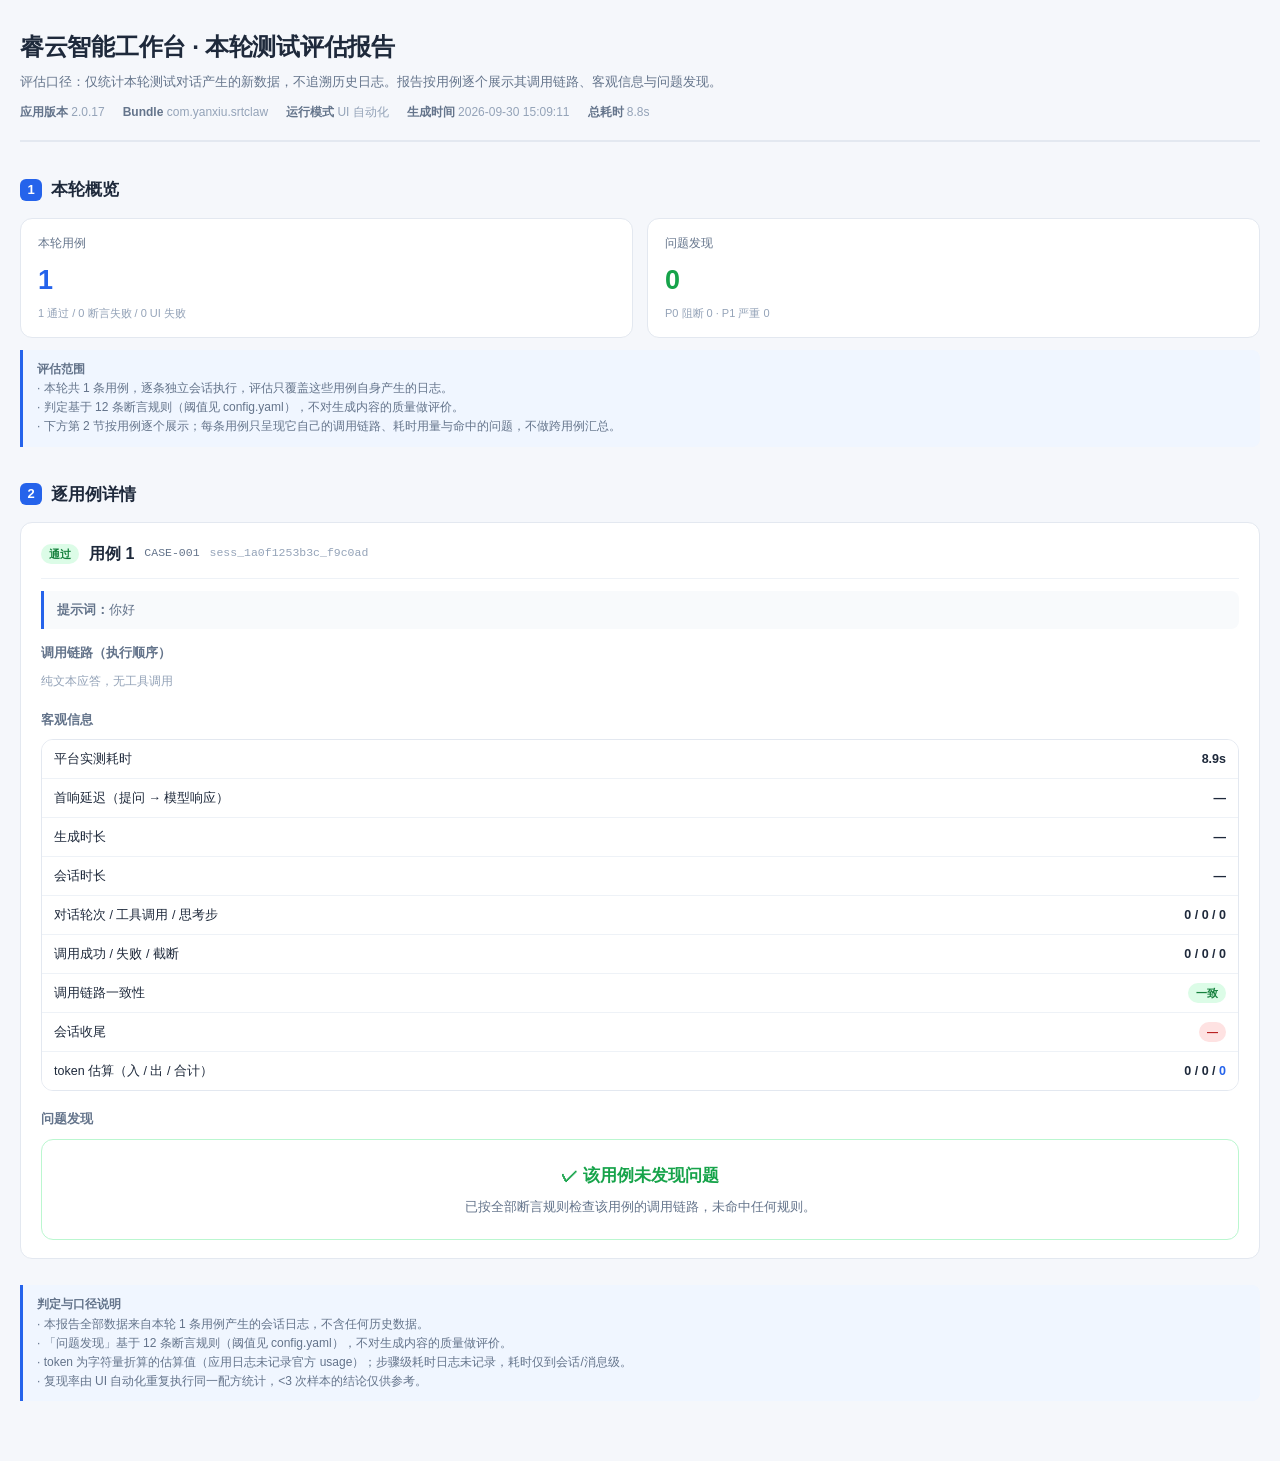
==== report/ruiyun_report.html @ 454b8e3d "feat: 更新首页用例完成 Banner 样式，新增测试报告 HTML 模板" ====
<!DOCTYPE html>
<html lang="zh-CN">
<head>
<meta charset="UTF-8" />
<meta name="viewport" content="width=device-width, initial-scale=1.0" />
<title>睿云智能工作台 · 本轮测试评估报告</title>
<style>
  :root{
    --bg:#f5f7fb; --card:#ffffff; --line:#e3e8f0; --line2:#eef2f7;
    --tx:#1e293b; --tx2:#64748b; --tx3:#94a3b8;
    --accent:#2563eb; --p0:#dc2626; --p1:#ea580c; --p2:#ca8a04;
    --ok:#16a34a; --warn:#d97706; --skill:#7c3aed;
  }
  *{box-sizing:border-box;margin:0;padding:0}
  body{
    background:var(--bg); color:var(--tx);
    font-family:"PingFang SC","Microsoft YaHei","Helvetica Neue",Arial,sans-serif;
    font-size:14px; line-height:1.6; padding:28px 20px 60px;
  }
  .wrap{max-width:1240px;margin:0 auto}
  header{border-bottom:2px solid var(--line);padding-bottom:18px;margin-bottom:24px}
  h1{font-size:24px;font-weight:700;letter-spacing:-.3px}
  .sub{color:var(--tx2);font-size:13px;margin-top:6px}
  .meta{display:flex;gap:18px;flex-wrap:wrap;margin-top:10px;font-size:12px;color:var(--tx3)}
  .meta b{color:var(--tx2);font-weight:600}

  h2{font-size:17px;font-weight:700;margin:34px 0 14px;display:flex;align-items:center;gap:9px}
  h2 .no{display:inline-flex;align-items:center;justify-content:center;width:22px;height:22px;
     background:var(--accent);color:#fff;border-radius:6px;font-size:13px}
  h3{font-size:13px;font-weight:600;color:var(--tx2);margin:16px 0 10px}

  .kpis{display:grid;grid-template-columns:repeat(auto-fit,minmax(160px,1fr));gap:14px}
  .kpi{background:var(--card);border:1px solid var(--line);border-radius:12px;padding:15px 17px}
  .kpi .label{font-size:12px;color:var(--tx2)}
  .kpi .value{font-size:27px;font-weight:700;margin-top:6px;letter-spacing:-1px}
  .kpi .foot{font-size:11px;color:var(--tx3);margin-top:4px;line-height:1.45}
  .v-ok{color:var(--ok)} .v-bad{color:var(--p0)} .v-warn{color:var(--warn)} .v-acc{color:var(--accent)}

  .card{background:var(--card);border:1px solid var(--line);border-radius:12px;padding:18px}
  .grid2{display:grid;grid-template-columns:1fr 1fr;gap:16px}
  @media(max-width:900px){.grid2{grid-template-columns:1fr}}

  table{width:100%;border-collapse:collapse;font-size:12.5px;background:var(--card)}
  th{text-align:left;font-weight:600;color:var(--tx2);background:#f8fafc;
     padding:9px 12px;border-bottom:1px solid var(--line);white-space:nowrap;font-size:12px}
  td{padding:9px 12px;border-bottom:1px solid var(--line2);vertical-align:top}
  tr:last-child td{border-bottom:none}
  tbody tr:hover{background:#fafbfd}
  .tbl-wrap{background:var(--card);border:1px solid var(--line);border-radius:12px;overflow:hidden}

  .badge{display:inline-block;padding:1px 8px;border-radius:20px;font-size:11px;font-weight:600;line-height:18px}
  .b-pass{background:#dcfce7;color:#15803d}
  .b-fail{background:#fee2e2;color:#b91c1c}
  .b-uifail{background:#fef3c7;color:#92400e}
  .b-p0{background:#fee2e2;color:#b91c1c}
  .b-p1{background:#ffedd5;color:#c2410c}
  .b-p2{background:#fef9c3;color:#a16207}
  .b-skill{background:#ede9fe;color:#6d28d9}
  .chip{display:inline-block;padding:1px 7px;border-radius:5px;background:#eef2f7;
        color:var(--tx2);font-size:11px;margin:1px 3px 1px 0;font-family:ui-monospace,Menlo,monospace}
  .mono{font-family:ui-monospace,Menlo,monospace;font-size:11.5px;color:var(--tx2)}
  .evi{font-family:ui-monospace,Menlo,monospace;font-size:11px;color:var(--tx3);
       background:#f8fafc;border:1px solid var(--line2);border-radius:6px;padding:6px 8px;
       margin-top:6px;word-break:break-all;max-height:80px;overflow:hidden}
  .empty{color:var(--tx3);font-size:12.5px;padding:14px 0;text-align:center}
  .note{font-size:12px;color:var(--tx2);background:#f0f6ff;border-left:3px solid var(--accent);
        padding:10px 14px;border-radius:0 8px 8px 0;margin-top:12px}
  .note.warn{background:#fffbeb;border-left-color:var(--warn)}

  .none-banner{background:var(--card);border:1px solid #bbf7d0;border-radius:12px;
    padding:34px 20px;text-align:center}
  .none-banner .big{font-size:21px;font-weight:700;color:var(--ok)}
  .none-banner .sm{font-size:12.5px;color:var(--tx2);margin-top:8px}

  .finding{background:var(--card);border:1px solid var(--line);border-radius:12px;padding:14px 16px;margin-bottom:11px}
  .finding .f-hd{display:flex;gap:9px;align-items:center;flex-wrap:wrap}
  .finding .f-detail{font-size:13px;margin-top:7px}
  .finding .f-impact{font-size:12.5px;color:var(--tx2);margin-top:5px;
     background:#fff7ed;border-left:3px solid var(--p1);padding:7px 11px;border-radius:0 7px 7px 0}
  .finding .f-impact b{color:#9a3412}
  .repro{margin-top:9px;border:1px solid var(--line2);border-radius:8px;padding:10px 12px;background:#fbfcfe;font-size:12px;color:var(--tx2)}
  .repro b{color:var(--tx)}
  .chain{font-family:ui-monospace,Menlo,monospace;font-size:11px;color:var(--tx2);line-height:1.9;word-break:break-all}
  .chain .ct{color:var(--accent);font-weight:600}

   
  .case-block{background:var(--card);border:1px solid var(--line);border-radius:12px;
    padding:18px 20px;margin-bottom:18px}
  .case-hd{display:flex;gap:10px;align-items:center;flex-wrap:wrap;
    padding-bottom:12px;border-bottom:1px solid var(--line2)}
  .case-hd b{font-size:16px}
  .case-block h3{font-size:13px;font-weight:600;color:var(--tx2);margin:18px 0 9px}
  .case-block h3:first-of-type{margin-top:14px}
  .case-prompt{font-size:12.5px;color:var(--tx2);background:#f8fafc;border-left:3px solid var(--accent);
    padding:9px 13px;border-radius:0 8px 8px 0;margin-top:12px;word-break:break-word}
</style>
</head>
<body>
<div class="wrap">

<header>
  <h1>睿云智能工作台 · 本轮测试评估报告</h1>
  <div class="sub">评估口径：仅统计本轮测试对话产生的新数据，不追溯历史日志。报告按用例逐个展示其调用链路、客观信息与问题发现。</div>
  <div class="meta">
    <span><b>应用版本</b> 2.0.17</span>
    <span><b>Bundle</b> com.yanxiu.srtclaw</span>
    <span><b>运行模式</b> UI 自动化</span>
    <span><b>生成时间</b> 2026-09-30 15:09:11</span>
    <span><b>总耗时</b> 8.8s</span>
  </div>
</header>


<h2><span class="no">1</span>本轮概览</h2>

<div class="kpis">
  <div class="kpi">
    <div class="label">本轮用例</div>
    <div class="value v-acc">1</div>
    <div class="foot">1 通过 / 0 断言失败 / 0 UI 失败</div>
  </div>
  <div class="kpi">
    <div class="label">问题发现</div>
    <div class="value v-ok">0</div>
    <div class="foot">P0 阻断 0 · P1 严重 0</div>
  </div>
</div>

<div class="note">
  <b>评估范围</b><br/>
  · 本轮共 1 条用例，逐条独立会话执行，评估只覆盖这些用例自身产生的日志。<br/>
  · 判定基于 12 条断言规则（阈值见 config.yaml），不对生成内容的质量做评价。<br/>
  · 下方第 2 节按用例逐个展示；每条用例只呈现它自己的调用链路、耗时用量与命中的问题，不做跨用例汇总。
</div>


<h2><span class="no">2</span>逐用例详情</h2>






<div class="case-block">
  <div class="case-hd">
    <span class="badge b-pass">
      通过
    </span>
    <b>用例 1</b>
    <span class="mono">CASE-001</span>
    <span class="mono" style="color:var(--tx3)">sess_1a0f1253b3c_f9c0ad</span>
  </div>

  <div class="case-prompt"><b>提示词：</b>你好</div>
  
  

  
  <h3>调用链路（执行顺序）</h3>
  
    <div class="mono" style="color:var(--tx3)">纯文本应答，无工具调用</div>
  

  
  <h3>客观信息</h3>
  <div class="tbl-wrap">
  <table>
    <tr><td>平台实测耗时</td><td style="text-align:right"><b>8.9s</b></td></tr>
    <tr><td>首响延迟（提问 → 模型响应）</td><td style="text-align:right"><b>—</b></td></tr>
    <tr><td>生成时长</td><td style="text-align:right"><b>—</b></td></tr>
    <tr><td>会话时长</td><td style="text-align:right"><b>—</b></td></tr>
    <tr><td>对话轮次 / 工具调用 / 思考步</td><td style="text-align:right"><b>0 / 0 / 0</b></td></tr>
    <tr><td>调用成功 / 失败 / 截断</td><td style="text-align:right"><b>0 / 0 / 0</b></td></tr>
    <tr><td>调用链路一致性</td>
        <td style="text-align:right"><span class="badge b-pass">
          一致</span></td></tr>
    <tr><td>会话收尾</td>
        <td style="text-align:right"><span class="badge b-fail">
          —</span></td></tr>
    <tr><td>token 估算（入 / 出 / 合计）</td><td style="text-align:right"><b>0 / 0 / <span class="v-acc">0</span></b></td></tr>
  </table>
  </div>

  
  <h3>问题发现</h3>
  
    <div class="none-banner" style="padding:22px 18px">
      <div class="big" style="font-size:17px">✓ 该用例未发现问题</div>
      <div class="sm">已按全部断言规则检查该用例的调用链路，未命中任何规则。</div>
    </div>
  
</div>



<div class="note" style="margin-top:26px">
  <b>判定与口径说明</b><br/>
  · 本报告全部数据来自本轮 1 条用例产生的会话日志，不含任何历史数据。<br/>
  · 「问题发现」基于 12 条断言规则（阈值见 config.yaml），不对生成内容的质量做评价。<br/>
  · token 为字符量折算的估算值（应用日志未记录官方 usage）；步骤级耗时日志未记录，耗时仅到会话/消息级。<br/>
  · 复现率由 UI 自动化重复执行同一配方统计，&lt;3 次样本的结论仅供参考。
</div>

</div>
</body>
</html>
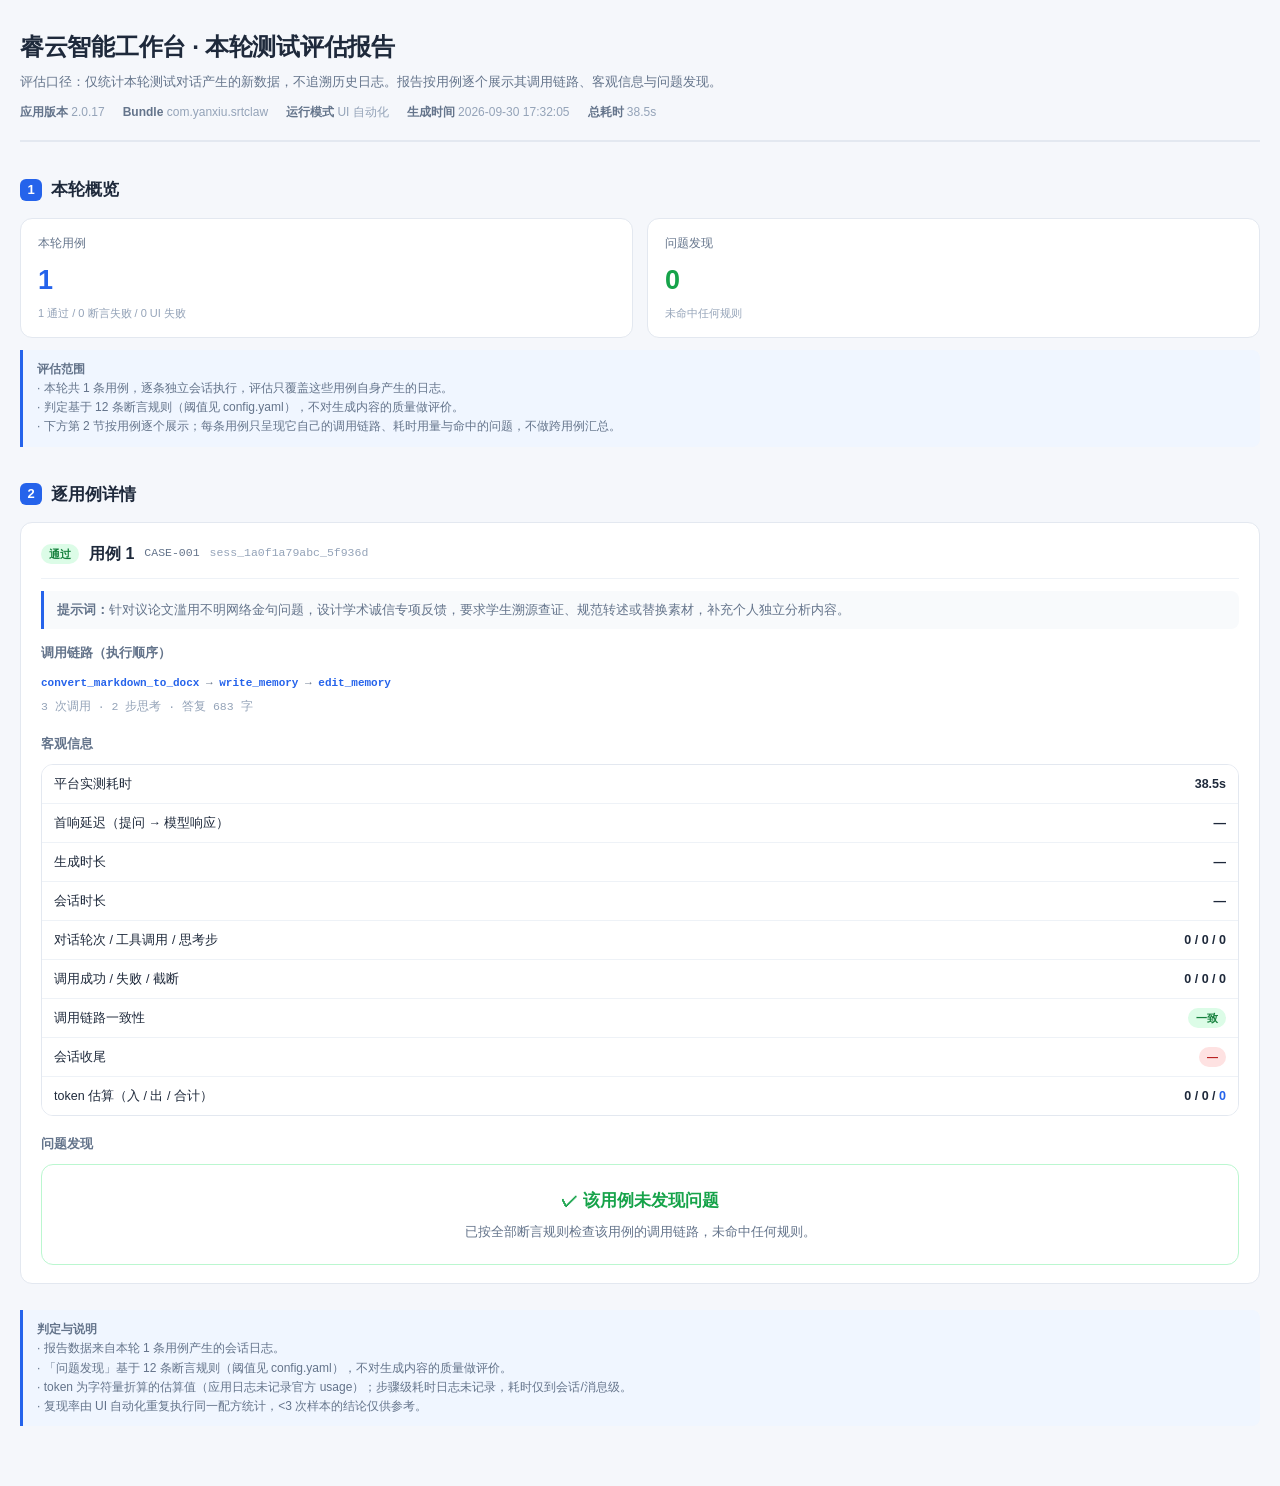
==== commit 6a094fa5: "feat: add DingTalk notification integration and development mode support - Implemented DingTalk cust" ====
--- a/report/ruiyun_report.html
+++ b/report/ruiyun_report.html
@@ -52,9 +52,9 @@
   .b-pass{background:#dcfce7;color:#15803d}
   .b-fail{background:#fee2e2;color:#b91c1c}
   .b-uifail{background:#fef3c7;color:#92400e}
-  .b-p0{background:#fee2e2;color:#b91c1c}
-  .b-p1{background:#ffedd5;color:#c2410c}
-  .b-p2{background:#fef9c3;color:#a16207}
+  .b-stable{background:#fee2e2;color:#b91c1c}
+  .b-likely{background:#ffedd5;color:#c2410c}
+  .b-flaky{background:#fef9c3;color:#a16207}
   .b-skill{background:#ede9fe;color:#6d28d9}
   .chip{display:inline-block;padding:1px 7px;border-radius:5px;background:#eef2f7;
         color:var(--tx2);font-size:11px;margin:1px 3px 1px 0;font-family:ui-monospace,Menlo,monospace}
@@ -105,8 +105,8 @@
     <span><b>应用版本</b> 2.0.17</span>
     <span><b>Bundle</b> com.yanxiu.srtclaw</span>
     <span><b>运行模式</b> UI 自动化</span>
-    <span><b>生成时间</b> 2026-09-30 15:09:11</span>
-    <span><b>总耗时</b> 8.8s</span>
+    <span><b>生成时间</b> 2026-09-30 17:32:05</span>
+    <span><b>总耗时</b> 38.5s</span>
   </div>
 </header>
 
@@ -122,7 +122,7 @@
   <div class="kpi">
     <div class="label">问题发现</div>
     <div class="value v-ok">0</div>
-    <div class="foot">P0 阻断 0 · P1 严重 0</div>
+    <div class="foot">未命中任何规则</div>
   </div>
 </div>
 
@@ -148,24 +148,25 @@
     </span>
     <b>用例 1</b>
     <span class="mono">CASE-001</span>
-    <span class="mono" style="color:var(--tx3)">sess_1a0f1253b3c_f9c0ad</span>
-  </div>
-
-  <div class="case-prompt"><b>提示词：</b>你好</div>
+    <span class="mono" style="color:var(--tx3)">sess_1a0f1a79abc_5f936d</span>
+  </div>
+
+  <div class="case-prompt"><b>提示词：</b>针对议论文滥用不明网络金句问题，设计学术诚信专项反馈，要求学生溯源查证、规范转述或替换素材，补充个人独立分析内容。</div>
   
   
 
   
   <h3>调用链路（执行顺序）</h3>
   
-    <div class="mono" style="color:var(--tx3)">纯文本应答，无工具调用</div>
+    <div class="chain"><span class="ct">convert_markdown_to_docx</span> → <span class="ct">write_memory</span> → <span class="ct">edit_memory</span></div>
+    <div class="mono" style="color:var(--tx3);margin-top:4px">3 次调用 · 2 步思考 · 答复 683 字</div>
   
 
   
   <h3>客观信息</h3>
   <div class="tbl-wrap">
   <table>
-    <tr><td>平台实测耗时</td><td style="text-align:right"><b>8.9s</b></td></tr>
+    <tr><td>平台实测耗时</td><td style="text-align:right"><b>38.5s</b></td></tr>
     <tr><td>首响延迟（提问 → 模型响应）</td><td style="text-align:right"><b>—</b></td></tr>
     <tr><td>生成时长</td><td style="text-align:right"><b>—</b></td></tr>
     <tr><td>会话时长</td><td style="text-align:right"><b>—</b></td></tr>
@@ -194,8 +195,8 @@
 
 
 <div class="note" style="margin-top:26px">
-  <b>判定与口径说明</b><br/>
-  · 本报告全部数据来自本轮 1 条用例产生的会话日志，不含任何历史数据。<br/>
+  <b>判定与说明</b><br/>
+  · 报告数据来自本轮 1 条用例产生的会话日志。<br/>
   · 「问题发现」基于 12 条断言规则（阈值见 config.yaml），不对生成内容的质量做评价。<br/>
   · token 为字符量折算的估算值（应用日志未记录官方 usage）；步骤级耗时日志未记录，耗时仅到会话/消息级。<br/>
   · 复现率由 UI 自动化重复执行同一配方统计，&lt;3 次样本的结论仅供参考。
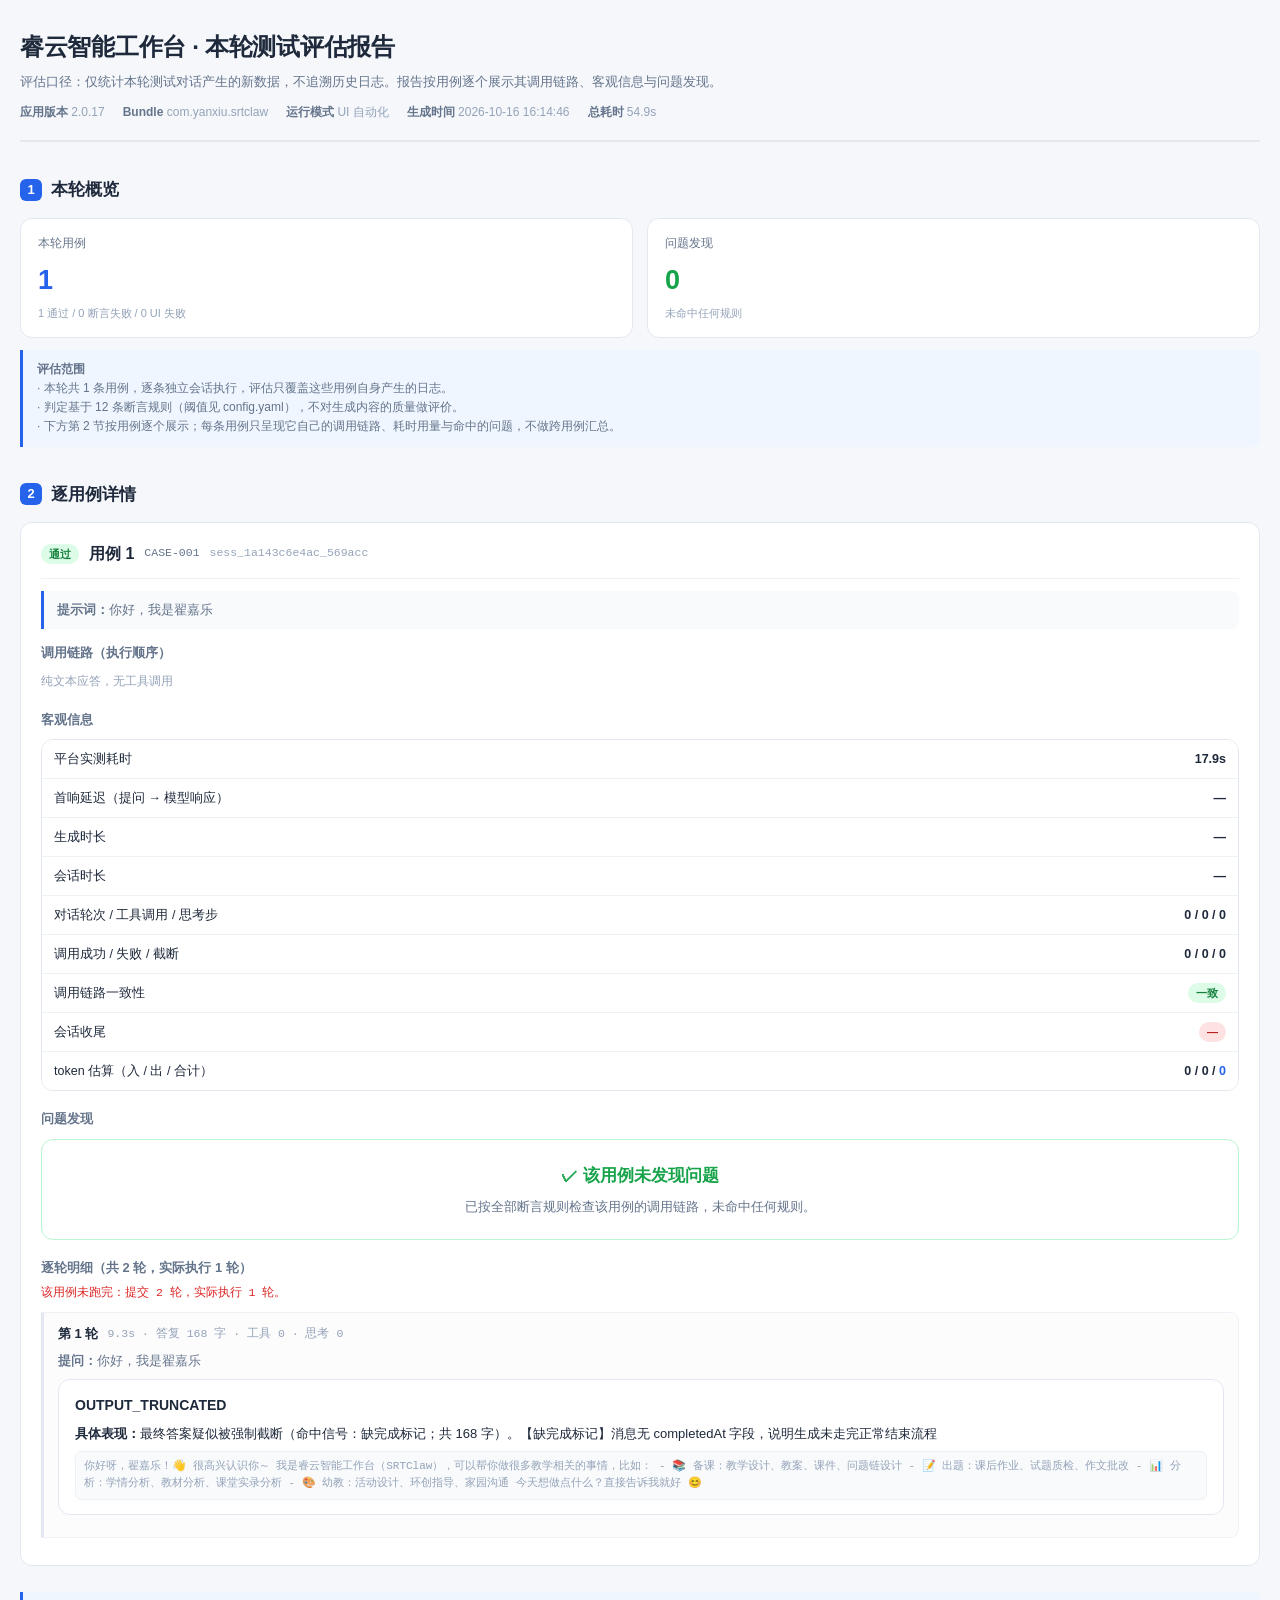
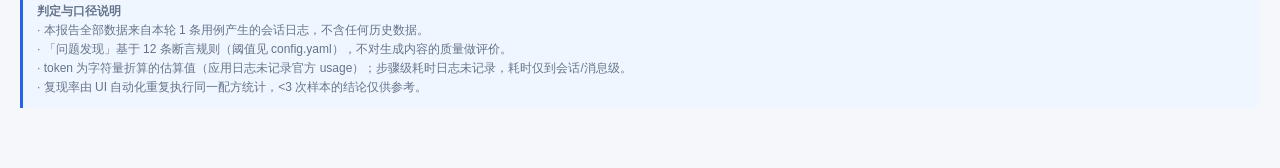
==== commit 22adefe5: "fix(多轮): 发送失败被当成成功，第 2 轮起会静默丢掉 用户报告的现象：界面上确实输入了第二句话，但没发送成功， 然后直接结束了。  定位：Send() 恒返回 nil error —— 它试完" ====
--- a/report/ruiyun_report.html
+++ b/report/ruiyun_report.html
@@ -93,6 +93,15 @@
   .case-block h3:first-of-type{margin-top:14px}
   .case-prompt{font-size:12.5px;color:var(--tx2);background:#f8fafc;border-left:3px solid var(--accent);
     padding:9px 13px;border-radius:0 8px 8px 0;margin-top:12px;word-break:break-word}
+   
+  .turn-block{background:#fcfcfd;border:1px solid var(--line2);border-left:3px solid var(--line);
+    border-radius:0 9px 9px 0;padding:11px 14px;margin-bottom:9px}
+  .turn-block.turn-bad{border-left-color:var(--p0);background:#fff7f7}
+  .turn-hd{display:flex;gap:9px;align-items:center;flex-wrap:wrap}
+  .turn-hd b{font-size:13px}
+  .turn-prompt{font-size:12.5px;color:var(--tx2);margin-top:7px;word-break:break-word}
+  .turn-err{margin-top:7px;font-size:12px;color:var(--p0)}
+  .turn-err .mono{word-break:break-all}
 </style>
 </head>
 <body>
@@ -105,8 +114,8 @@
     <span><b>应用版本</b> 2.0.17</span>
     <span><b>Bundle</b> com.yanxiu.srtclaw</span>
     <span><b>运行模式</b> UI 自动化</span>
-    <span><b>生成时间</b> 2026-09-30 17:32:05</span>
-    <span><b>总耗时</b> 38.5s</span>
+    <span><b>生成时间</b> 2026-10-16 16:14:46</span>
+    <span><b>总耗时</b> 54.9s</span>
   </div>
 </header>
 
@@ -148,25 +157,24 @@
     </span>
     <b>用例 1</b>
     <span class="mono">CASE-001</span>
-    <span class="mono" style="color:var(--tx3)">sess_1a0f1a79abc_5f936d</span>
-  </div>
-
-  <div class="case-prompt"><b>提示词：</b>针对议论文滥用不明网络金句问题，设计学术诚信专项反馈，要求学生溯源查证、规范转述或替换素材，补充个人独立分析内容。</div>
+    <span class="mono" style="color:var(--tx3)">sess_1a143c6e4ac_569acc</span>
+  </div>
+
+  <div class="case-prompt"><b>提示词：</b>你好，我是翟嘉乐</div>
   
   
 
   
   <h3>调用链路（执行顺序）</h3>
   
-    <div class="chain"><span class="ct">convert_markdown_to_docx</span> → <span class="ct">write_memory</span> → <span class="ct">edit_memory</span></div>
-    <div class="mono" style="color:var(--tx3);margin-top:4px">3 次调用 · 2 步思考 · 答复 683 字</div>
+    <div class="mono" style="color:var(--tx3)">纯文本应答，无工具调用</div>
   
 
   
   <h3>客观信息</h3>
   <div class="tbl-wrap">
   <table>
-    <tr><td>平台实测耗时</td><td style="text-align:right"><b>38.5s</b></td></tr>
+    <tr><td>平台实测耗时</td><td style="text-align:right"><b>17.9s</b></td></tr>
     <tr><td>首响延迟（提问 → 模型响应）</td><td style="text-align:right"><b>—</b></td></tr>
     <tr><td>生成时长</td><td style="text-align:right"><b>—</b></td></tr>
     <tr><td>会话时长</td><td style="text-align:right"><b>—</b></td></tr>
@@ -190,13 +198,56 @@
       <div class="sm">已按全部断言规则检查该用例的调用链路，未命中任何规则。</div>
     </div>
   
+
+  
+  
+  
+  <h3>逐轮明细（共 2 轮，实际执行 1 轮）</h3>
+  
+  <div class="mono" style="color:var(--p0);margin:-4px 0 9px">
+    该用例未跑完：提交 2 轮，实际执行 1 轮。
+  </div>
+  
+  
+  
+  <div class="turn-block">
+    <div class="turn-hd">
+      <b>第 1 轮</b>
+      
+      
+      <span class="mono" style="color:var(--tx3)">9.3s · 答复 168 字 · 工具 0 · 思考 0</span>
+    </div>
+    <div class="turn-prompt"><b>提问：</b>你好，我是翟嘉乐</div>
+    
+    
+    
+      
+      <div class="finding" style="margin-top:8px">
+        <div class="f-hd"><b>OUTPUT_TRUNCATED</b></div>
+        <div class="f-detail"><b>具体表现：</b>最终答案疑似被强制截断（命中信号：缺完成标记；共 168 字）。【缺完成标记】消息无 completedAt 字段，说明生成未走完正常结束流程</div>
+        <div class="evi">你好呀，翟嘉乐！👋 很高兴认识你～
+
+我是睿云智能工作台（SRTClaw），可以帮你做很多教学相关的事情，比如：
+
+- 📚 备课：教学设计、教案、课件、问题链设计
+- 📝 出题：课后作业、试题质检、作文批改
+- 📊 分析：学情分析、教材分析、课堂实录分析
+- 🎨 幼教：活动设计、环创指导、家园沟通
+
+今天想做点什么？直接告诉我就好 😊</div>
+      </div>
+      
+    
+  </div>
+  
+  
 </div>
 
 
 
 <div class="note" style="margin-top:26px">
-  <b>判定与说明</b><br/>
-  · 报告数据来自本轮 1 条用例产生的会话日志。<br/>
+  <b>判定与口径说明</b><br/>
+  · 本报告全部数据来自本轮 1 条用例产生的会话日志，不含任何历史数据。<br/>
   · 「问题发现」基于 12 条断言规则（阈值见 config.yaml），不对生成内容的质量做评价。<br/>
   · token 为字符量折算的估算值（应用日志未记录官方 usage）；步骤级耗时日志未记录，耗时仅到会话/消息级。<br/>
   · 复现率由 UI 自动化重复执行同一配方统计，&lt;3 次样本的结论仅供参考。
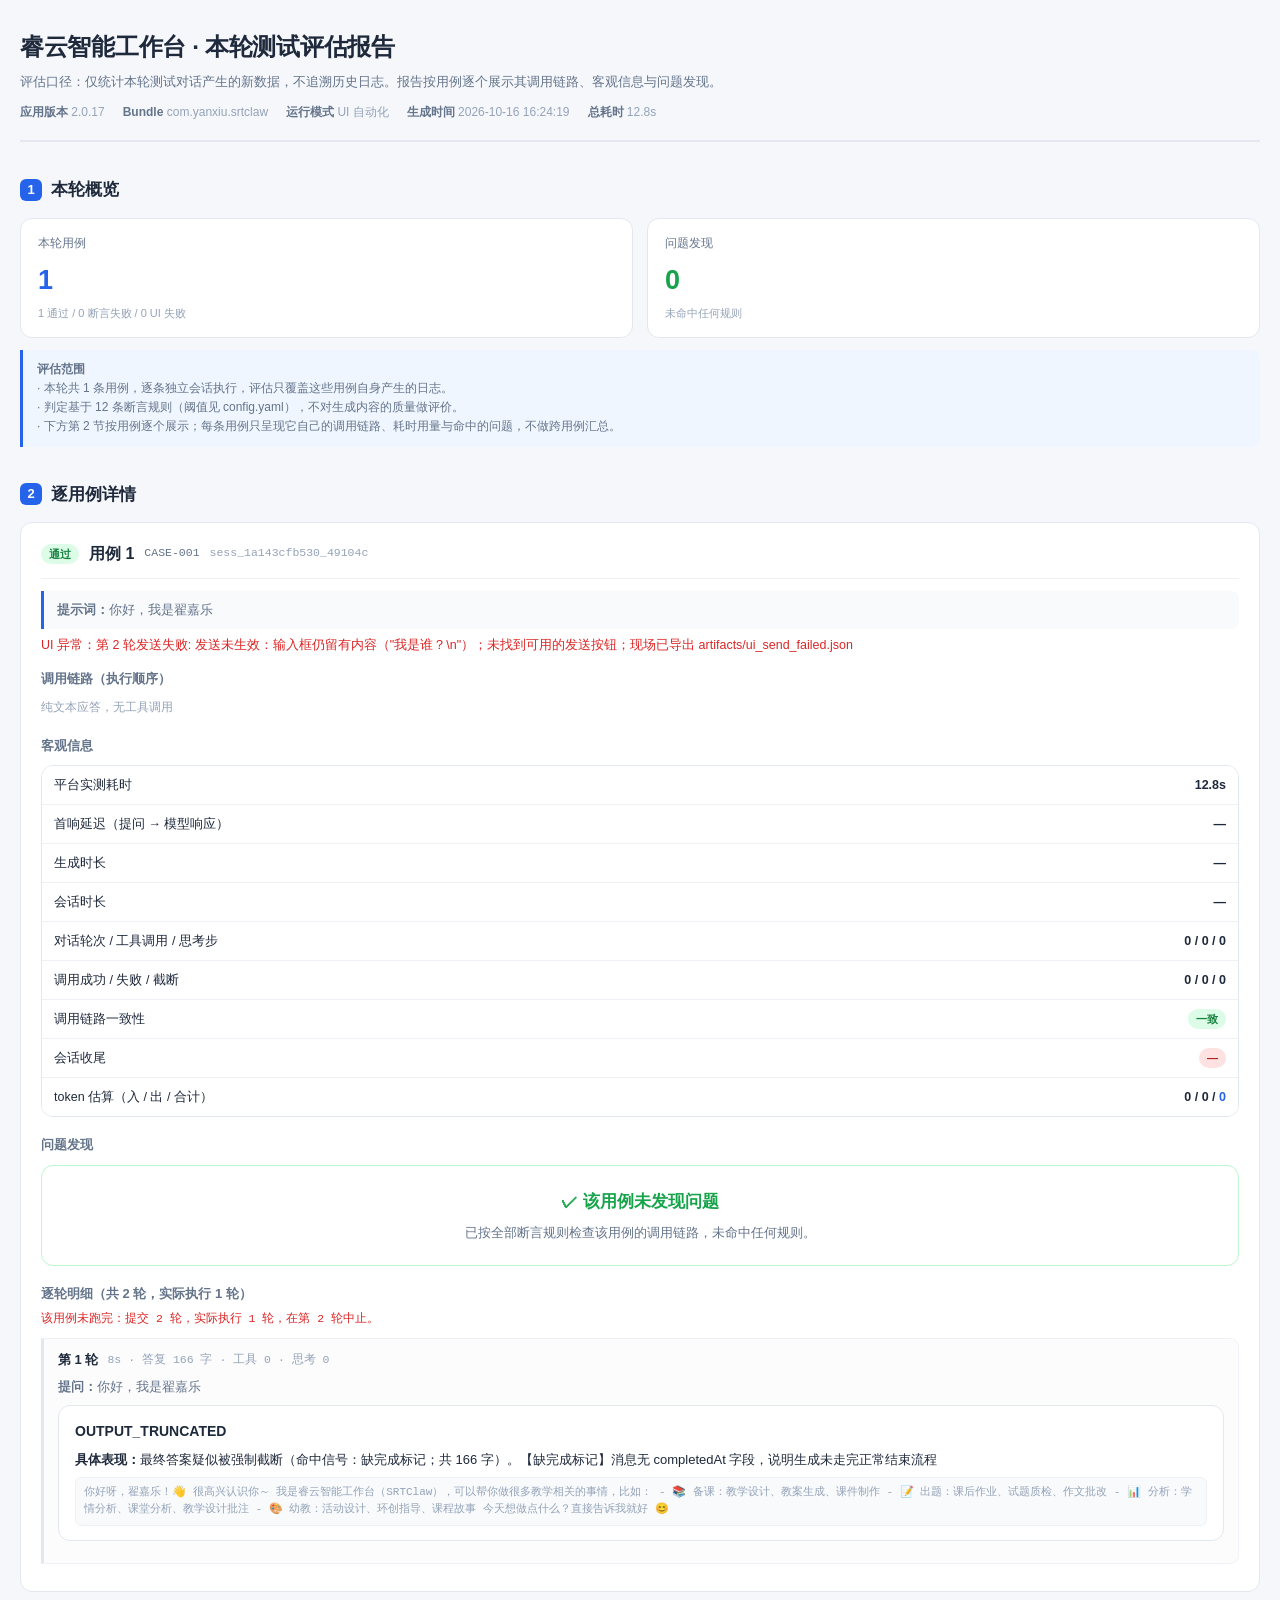
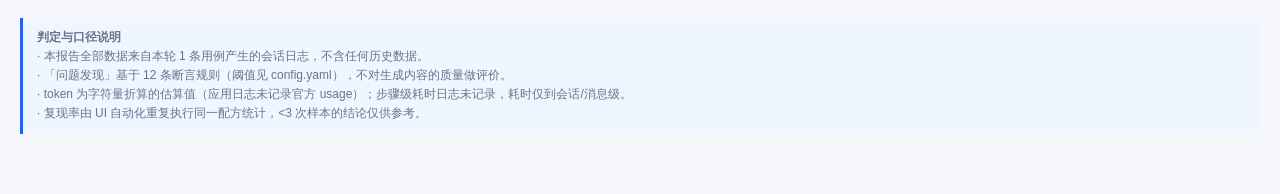
==== commit 4f848ae4: "fix(多轮): 上一轮还在生成时就发下一轮，第 2 轮必然发送失败 用户的第二次真实运行（run_20261016_162406）报了精确的错误：    失败：第 2 轮发送失败: 发送未生效：输入" ====
--- a/report/ruiyun_report.html
+++ b/report/ruiyun_report.html
@@ -114,8 +114,8 @@
     <span><b>应用版本</b> 2.0.17</span>
     <span><b>Bundle</b> com.yanxiu.srtclaw</span>
     <span><b>运行模式</b> UI 自动化</span>
-    <span><b>生成时间</b> 2026-10-16 16:14:46</span>
-    <span><b>总耗时</b> 54.9s</span>
+    <span><b>生成时间</b> 2026-10-16 16:24:19</span>
+    <span><b>总耗时</b> 12.8s</span>
   </div>
 </header>
 
@@ -157,11 +157,11 @@
     </span>
     <b>用例 1</b>
     <span class="mono">CASE-001</span>
-    <span class="mono" style="color:var(--tx3)">sess_1a143c6e4ac_569acc</span>
+    <span class="mono" style="color:var(--tx3)">sess_1a143cfb530_49104c</span>
   </div>
 
   <div class="case-prompt"><b>提示词：</b>你好，我是翟嘉乐</div>
-  
+  <div style="color:var(--p0);font-size:12.5px;margin-top:6px">UI 异常：第 2 轮发送失败: 发送未生效：输入框仍留有内容（&#34;我是谁？\n&#34;）；未找到可用的发送按钮；现场已导出 artifacts/ui_send_failed.json</div>
   
 
   
@@ -174,7 +174,7 @@
   <h3>客观信息</h3>
   <div class="tbl-wrap">
   <table>
-    <tr><td>平台实测耗时</td><td style="text-align:right"><b>17.9s</b></td></tr>
+    <tr><td>平台实测耗时</td><td style="text-align:right"><b>12.8s</b></td></tr>
     <tr><td>首响延迟（提问 → 模型响应）</td><td style="text-align:right"><b>—</b></td></tr>
     <tr><td>生成时长</td><td style="text-align:right"><b>—</b></td></tr>
     <tr><td>会话时长</td><td style="text-align:right"><b>—</b></td></tr>
@@ -205,7 +205,7 @@
   <h3>逐轮明细（共 2 轮，实际执行 1 轮）</h3>
   
   <div class="mono" style="color:var(--p0);margin:-4px 0 9px">
-    该用例未跑完：提交 2 轮，实际执行 1 轮。
+    该用例未跑完：提交 2 轮，实际执行 1 轮，在第 2 轮中止。
   </div>
   
   
@@ -215,7 +215,7 @@
       <b>第 1 轮</b>
       
       
-      <span class="mono" style="color:var(--tx3)">9.3s · 答复 168 字 · 工具 0 · 思考 0</span>
+      <span class="mono" style="color:var(--tx3)">8s · 答复 166 字 · 工具 0 · 思考 0</span>
     </div>
     <div class="turn-prompt"><b>提问：</b>你好，我是翟嘉乐</div>
     
@@ -224,15 +224,15 @@
       
       <div class="finding" style="margin-top:8px">
         <div class="f-hd"><b>OUTPUT_TRUNCATED</b></div>
-        <div class="f-detail"><b>具体表现：</b>最终答案疑似被强制截断（命中信号：缺完成标记；共 168 字）。【缺完成标记】消息无 completedAt 字段，说明生成未走完正常结束流程</div>
+        <div class="f-detail"><b>具体表现：</b>最终答案疑似被强制截断（命中信号：缺完成标记；共 166 字）。【缺完成标记】消息无 completedAt 字段，说明生成未走完正常结束流程</div>
         <div class="evi">你好呀，翟嘉乐！👋 很高兴认识你～
 
 我是睿云智能工作台（SRTClaw），可以帮你做很多教学相关的事情，比如：
 
-- 📚 备课：教学设计、教案、课件、问题链设计
+- 📚 备课：教学设计、教案生成、课件制作
 - 📝 出题：课后作业、试题质检、作文批改
-- 📊 分析：学情分析、教材分析、课堂实录分析
-- 🎨 幼教：活动设计、环创指导、家园沟通
+- 📊 分析：学情分析、课堂分析、教学设计批注
+- 🎨 幼教：活动设计、环创指导、课程故事
 
 今天想做点什么？直接告诉我就好 😊</div>
       </div>
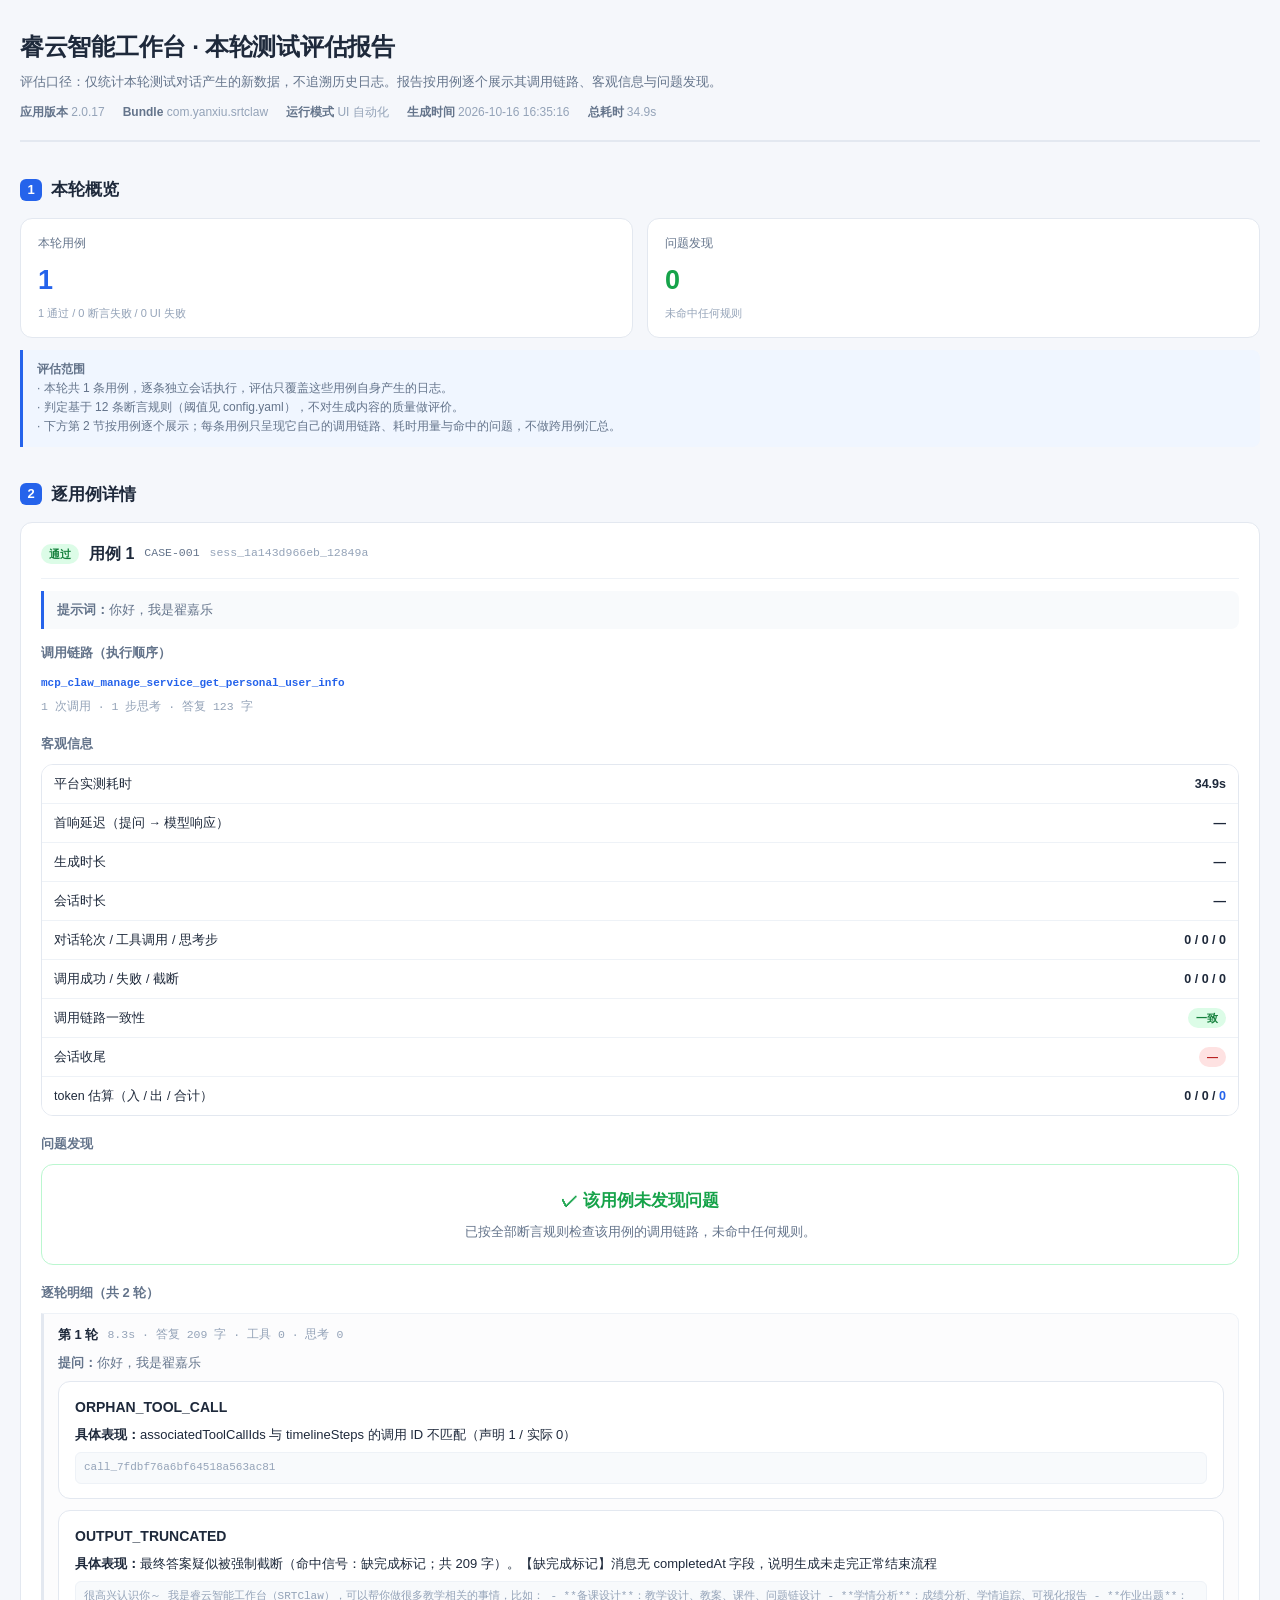
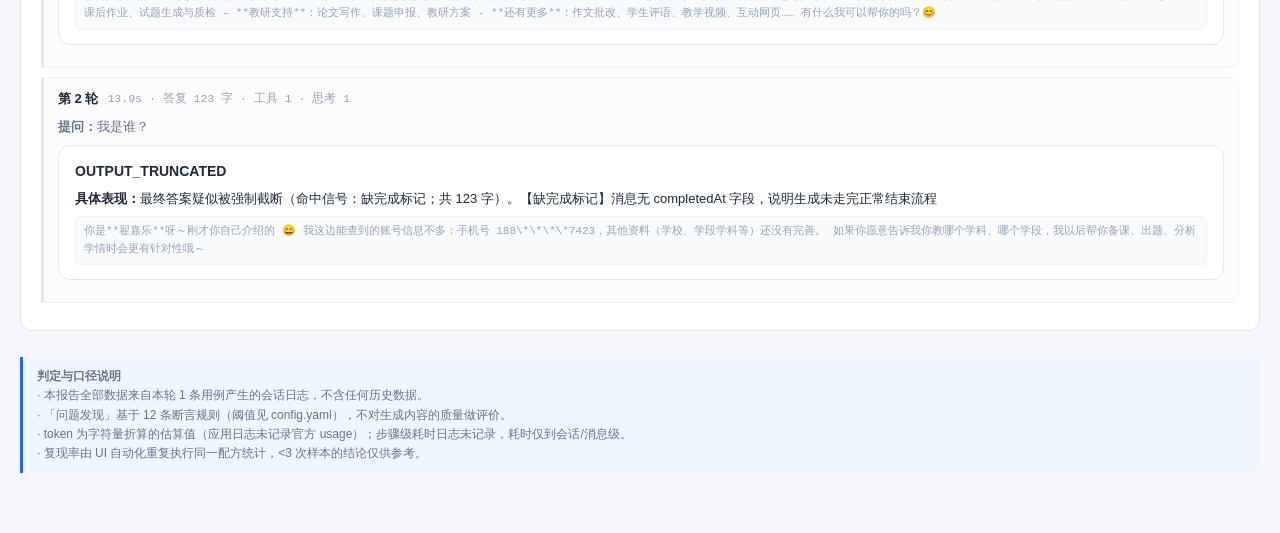
==== commit 1602765b: "fix(多轮): 用例归档丢掉了后续轮次，历史页只显示第 1 轮 用户报告：多轮对话中，用例归档只展示了一轮。  先确认执行侧已修好：run_20261016_163441 的会话里两条 user +" ====
--- a/report/ruiyun_report.html
+++ b/report/ruiyun_report.html
@@ -114,8 +114,8 @@
     <span><b>应用版本</b> 2.0.17</span>
     <span><b>Bundle</b> com.yanxiu.srtclaw</span>
     <span><b>运行模式</b> UI 自动化</span>
-    <span><b>生成时间</b> 2026-10-16 16:24:19</span>
-    <span><b>总耗时</b> 12.8s</span>
+    <span><b>生成时间</b> 2026-10-16 16:35:16</span>
+    <span><b>总耗时</b> 34.9s</span>
   </div>
 </header>
 
@@ -157,24 +157,25 @@
     </span>
     <b>用例 1</b>
     <span class="mono">CASE-001</span>
-    <span class="mono" style="color:var(--tx3)">sess_1a143cfb530_49104c</span>
+    <span class="mono" style="color:var(--tx3)">sess_1a143d966eb_12849a</span>
   </div>
 
   <div class="case-prompt"><b>提示词：</b>你好，我是翟嘉乐</div>
-  <div style="color:var(--p0);font-size:12.5px;margin-top:6px">UI 异常：第 2 轮发送失败: 发送未生效：输入框仍留有内容（&#34;我是谁？\n&#34;）；未找到可用的发送按钮；现场已导出 artifacts/ui_send_failed.json</div>
+  
   
 
   
   <h3>调用链路（执行顺序）</h3>
   
-    <div class="mono" style="color:var(--tx3)">纯文本应答，无工具调用</div>
+    <div class="chain"><span class="ct">mcp_claw_manage_service_get_personal_user_info</span></div>
+    <div class="mono" style="color:var(--tx3);margin-top:4px">1 次调用 · 1 步思考 · 答复 123 字</div>
   
 
   
   <h3>客观信息</h3>
   <div class="tbl-wrap">
   <table>
-    <tr><td>平台实测耗时</td><td style="text-align:right"><b>12.8s</b></td></tr>
+    <tr><td>平台实测耗时</td><td style="text-align:right"><b>34.9s</b></td></tr>
     <tr><td>首响延迟（提问 → 模型响应）</td><td style="text-align:right"><b>—</b></td></tr>
     <tr><td>生成时长</td><td style="text-align:right"><b>—</b></td></tr>
     <tr><td>会话时长</td><td style="text-align:right"><b>—</b></td></tr>
@@ -202,11 +203,7 @@
   
   
   
-  <h3>逐轮明细（共 2 轮，实际执行 1 轮）</h3>
-  
-  <div class="mono" style="color:var(--p0);margin:-4px 0 9px">
-    该用例未跑完：提交 2 轮，实际执行 1 轮，在第 2 轮中止。
-  </div>
+  <h3>逐轮明细（共 2 轮）</h3>
   
   
   
@@ -215,7 +212,7 @@
       <b>第 1 轮</b>
       
       
-      <span class="mono" style="color:var(--tx3)">8s · 答复 166 字 · 工具 0 · 思考 0</span>
+      <span class="mono" style="color:var(--tx3)">8.3s · 答复 209 字 · 工具 0 · 思考 0</span>
     </div>
     <div class="turn-prompt"><b>提问：</b>你好，我是翟嘉乐</div>
     
@@ -223,18 +220,51 @@
     
       
       <div class="finding" style="margin-top:8px">
+        <div class="f-hd"><b>ORPHAN_TOOL_CALL</b></div>
+        <div class="f-detail"><b>具体表现：</b>associatedToolCallIds 与 timelineSteps 的调用 ID 不匹配（声明 1 / 实际 0）</div>
+        <div class="evi">call_7fdbf76a6bf64518a563ac81</div>
+      </div>
+      
+      <div class="finding" style="margin-top:8px">
         <div class="f-hd"><b>OUTPUT_TRUNCATED</b></div>
-        <div class="f-detail"><b>具体表现：</b>最终答案疑似被强制截断（命中信号：缺完成标记；共 166 字）。【缺完成标记】消息无 completedAt 字段，说明生成未走完正常结束流程</div>
-        <div class="evi">你好呀，翟嘉乐！👋 很高兴认识你～
+        <div class="f-detail"><b>具体表现：</b>最终答案疑似被强制截断（命中信号：缺完成标记；共 209 字）。【缺完成标记】消息无 completedAt 字段，说明生成未走完正常结束流程</div>
+        <div class="evi"> 很高兴认识你～
 
 我是睿云智能工作台（SRTClaw），可以帮你做很多教学相关的事情，比如：
 
-- 📚 备课：教学设计、教案生成、课件制作
-- 📝 出题：课后作业、试题质检、作文批改
-- 📊 分析：学情分析、课堂分析、教学设计批注
-- 🎨 幼教：活动设计、环创指导、课程故事
-
-今天想做点什么？直接告诉我就好 😊</div>
+- **备课设计**：教学设计、教案、课件、问题链设计
+- **学情分析**：成绩分析、学情追踪、可视化报告
+- **作业出题**：课后作业、试题生成与质检
+- **教研支持**：论文写作、课题申报、教研方案
+- **还有更多**：作文批改、学生评语、教学视频、互动网页……
+
+有什么我可以帮你的吗？😊</div>
+      </div>
+      
+    
+  </div>
+  
+  
+  <div class="turn-block">
+    <div class="turn-hd">
+      <b>第 2 轮</b>
+      
+      
+      <span class="mono" style="color:var(--tx3)">13.9s · 答复 123 字 · 工具 1 · 思考 1</span>
+    </div>
+    <div class="turn-prompt"><b>提问：</b>我是谁？</div>
+    
+    
+    
+      
+      <div class="finding" style="margin-top:8px">
+        <div class="f-hd"><b>OUTPUT_TRUNCATED</b></div>
+        <div class="f-detail"><b>具体表现：</b>最终答案疑似被强制截断（命中信号：缺完成标记；共 123 字）。【缺完成标记】消息无 completedAt 字段，说明生成未走完正常结束流程</div>
+        <div class="evi">你是**翟嘉乐**呀～刚才你自己介绍的 😄
+
+我这边能查到的账号信息不多：手机号 188\*\*\*\*7423，其他资料（学校、学段学科等）还没有完善。
+
+如果你愿意告诉我你教哪个学科、哪个学段，我以后帮你备课、出题、分析学情时会更有针对性哦～</div>
       </div>
       
     
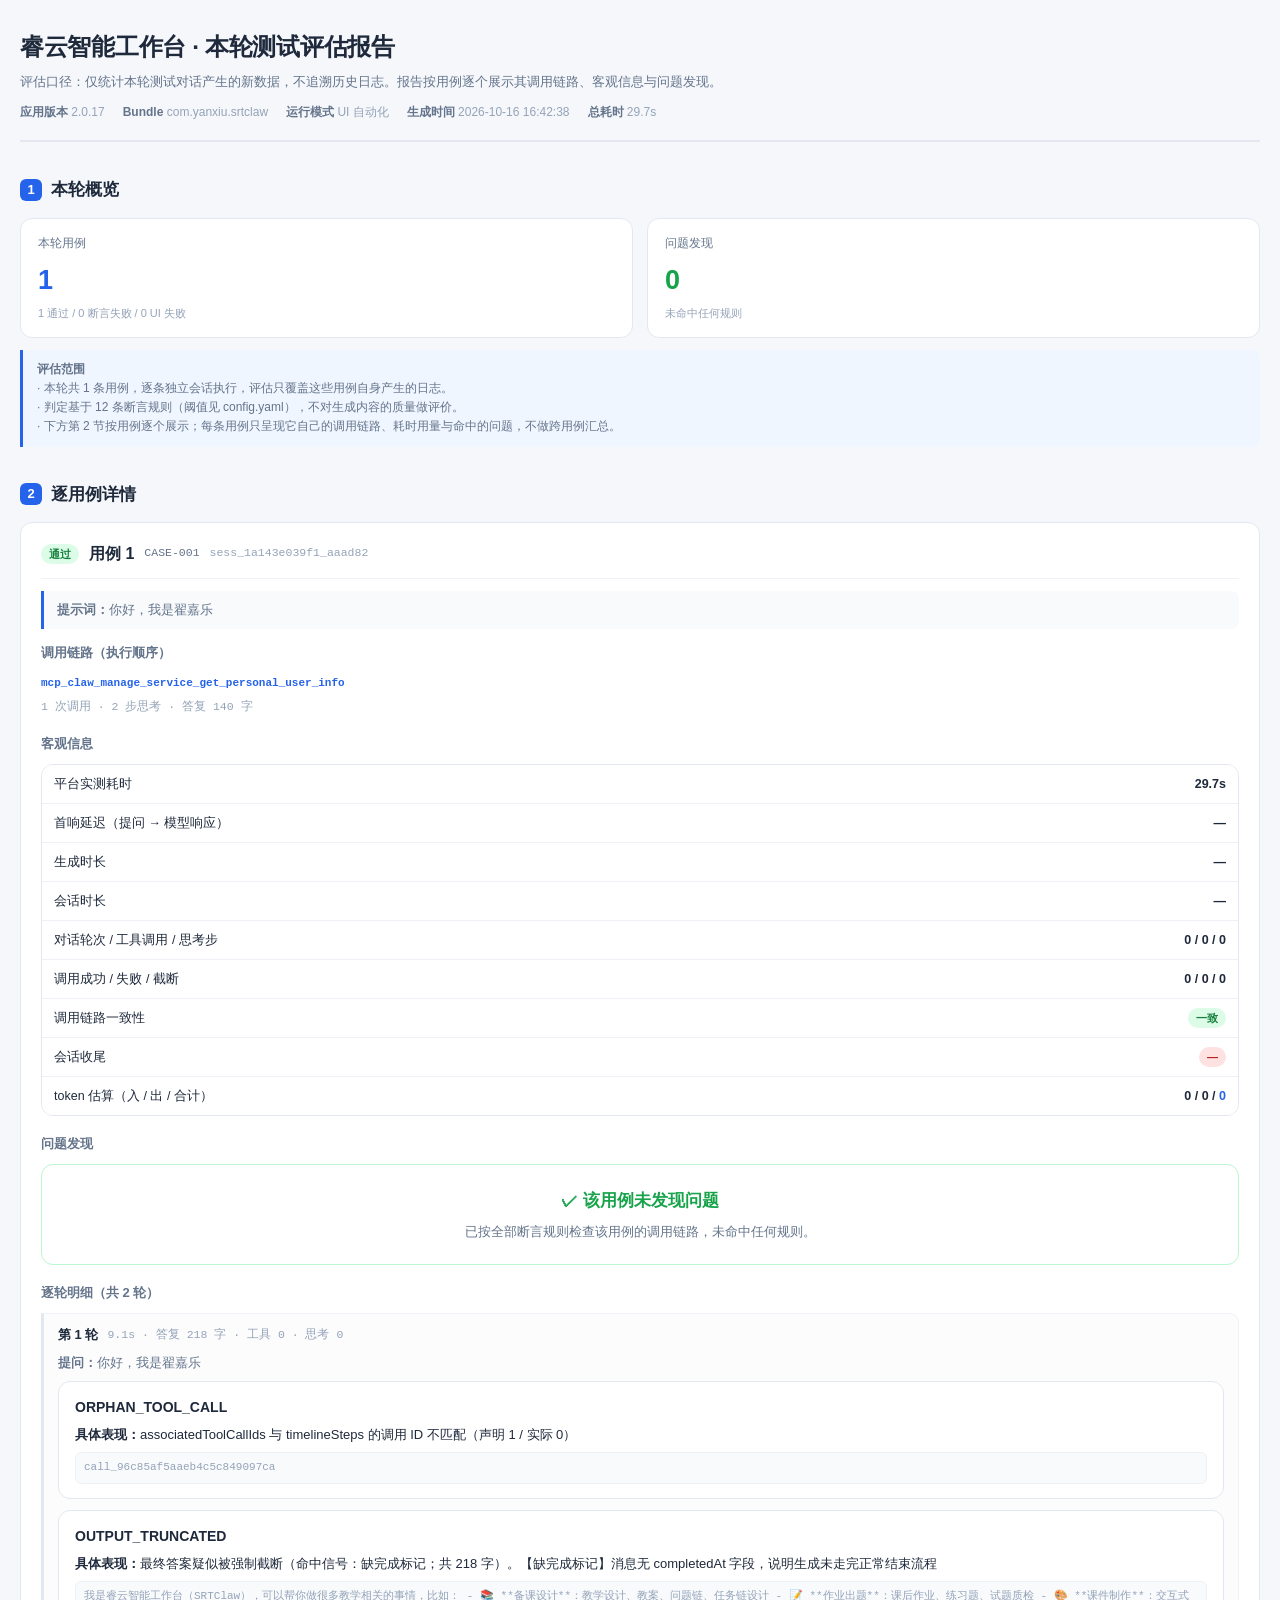
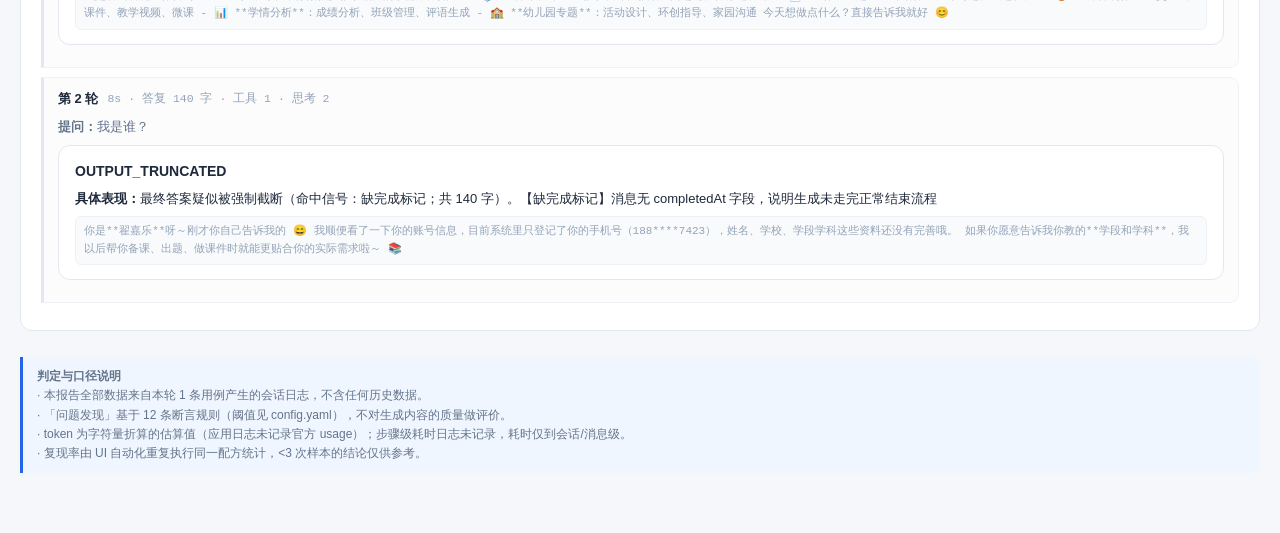
==== commit 21e735db: "feat(报告): 多轮用例按轮重复整块展示，不再另起「逐轮明细」区 用户反馈：报告里多轮用例长得不对，要像单轮那样展示，只是多展示几次。  原先的形态是「顶部一行提示词（只有第 1 轮）+ 下面另起" ====
--- a/report/ruiyun_report.html
+++ b/report/ruiyun_report.html
@@ -114,8 +114,8 @@
     <span><b>应用版本</b> 2.0.17</span>
     <span><b>Bundle</b> com.yanxiu.srtclaw</span>
     <span><b>运行模式</b> UI 自动化</span>
-    <span><b>生成时间</b> 2026-10-16 16:35:16</span>
-    <span><b>总耗时</b> 34.9s</span>
+    <span><b>生成时间</b> 2026-10-16 16:42:38</span>
+    <span><b>总耗时</b> 29.7s</span>
   </div>
 </header>
 
@@ -157,7 +157,7 @@
     </span>
     <b>用例 1</b>
     <span class="mono">CASE-001</span>
-    <span class="mono" style="color:var(--tx3)">sess_1a143d966eb_12849a</span>
+    <span class="mono" style="color:var(--tx3)">sess_1a143e039f1_aaad82</span>
   </div>
 
   <div class="case-prompt"><b>提示词：</b>你好，我是翟嘉乐</div>
@@ -168,14 +168,14 @@
   <h3>调用链路（执行顺序）</h3>
   
     <div class="chain"><span class="ct">mcp_claw_manage_service_get_personal_user_info</span></div>
-    <div class="mono" style="color:var(--tx3);margin-top:4px">1 次调用 · 1 步思考 · 答复 123 字</div>
+    <div class="mono" style="color:var(--tx3);margin-top:4px">1 次调用 · 2 步思考 · 答复 140 字</div>
   
 
   
   <h3>客观信息</h3>
   <div class="tbl-wrap">
   <table>
-    <tr><td>平台实测耗时</td><td style="text-align:right"><b>34.9s</b></td></tr>
+    <tr><td>平台实测耗时</td><td style="text-align:right"><b>29.7s</b></td></tr>
     <tr><td>首响延迟（提问 → 模型响应）</td><td style="text-align:right"><b>—</b></td></tr>
     <tr><td>生成时长</td><td style="text-align:right"><b>—</b></td></tr>
     <tr><td>会话时长</td><td style="text-align:right"><b>—</b></td></tr>
@@ -212,7 +212,7 @@
       <b>第 1 轮</b>
       
       
-      <span class="mono" style="color:var(--tx3)">8.3s · 答复 209 字 · 工具 0 · 思考 0</span>
+      <span class="mono" style="color:var(--tx3)">9.1s · 答复 218 字 · 工具 0 · 思考 0</span>
     </div>
     <div class="turn-prompt"><b>提问：</b>你好，我是翟嘉乐</div>
     
@@ -222,23 +222,22 @@
       <div class="finding" style="margin-top:8px">
         <div class="f-hd"><b>ORPHAN_TOOL_CALL</b></div>
         <div class="f-detail"><b>具体表现：</b>associatedToolCallIds 与 timelineSteps 的调用 ID 不匹配（声明 1 / 实际 0）</div>
-        <div class="evi">call_7fdbf76a6bf64518a563ac81</div>
+        <div class="evi">call_96c85af5aaeb4c5c849097ca</div>
       </div>
       
       <div class="finding" style="margin-top:8px">
         <div class="f-hd"><b>OUTPUT_TRUNCATED</b></div>
-        <div class="f-detail"><b>具体表现：</b>最终答案疑似被强制截断（命中信号：缺完成标记；共 209 字）。【缺完成标记】消息无 completedAt 字段，说明生成未走完正常结束流程</div>
-        <div class="evi"> 很高兴认识你～
-
+        <div class="f-detail"><b>具体表现：</b>最终答案疑似被强制截断（命中信号：缺完成标记；共 218 字）。【缺完成标记】消息无 completedAt 字段，说明生成未走完正常结束流程</div>
+        <div class="evi">
 我是睿云智能工作台（SRTClaw），可以帮你做很多教学相关的事情，比如：
 
-- **备课设计**：教学设计、教案、课件、问题链设计
-- **学情分析**：成绩分析、学情追踪、可视化报告
-- **作业出题**：课后作业、试题生成与质检
-- **教研支持**：论文写作、课题申报、教研方案
-- **还有更多**：作文批改、学生评语、教学视频、互动网页……
-
-有什么我可以帮你的吗？😊</div>
+- 📚 **备课设计**：教学设计、教案、问题链、任务链设计
+- 📝 **作业出题**：课后作业、练习题、试题质检
+- 🎨 **课件制作**：交互式课件、教学视频、微课
+- 📊 **学情分析**：成绩分析、班级管理、评语生成
+- 🏫 **幼儿园专题**：活动设计、环创指导、家园沟通
+
+今天想做点什么？直接告诉我就好 😊</div>
       </div>
       
     
@@ -250,7 +249,7 @@
       <b>第 2 轮</b>
       
       
-      <span class="mono" style="color:var(--tx3)">13.9s · 答复 123 字 · 工具 1 · 思考 1</span>
+      <span class="mono" style="color:var(--tx3)">8s · 答复 140 字 · 工具 1 · 思考 2</span>
     </div>
     <div class="turn-prompt"><b>提问：</b>我是谁？</div>
     
@@ -259,12 +258,12 @@
       
       <div class="finding" style="margin-top:8px">
         <div class="f-hd"><b>OUTPUT_TRUNCATED</b></div>
-        <div class="f-detail"><b>具体表现：</b>最终答案疑似被强制截断（命中信号：缺完成标记；共 123 字）。【缺完成标记】消息无 completedAt 字段，说明生成未走完正常结束流程</div>
-        <div class="evi">你是**翟嘉乐**呀～刚才你自己介绍的 😄
-
-我这边能查到的账号信息不多：手机号 188\*\*\*\*7423，其他资料（学校、学段学科等）还没有完善。
-
-如果你愿意告诉我你教哪个学科、哪个学段，我以后帮你备课、出题、分析学情时会更有针对性哦～</div>
+        <div class="f-detail"><b>具体表现：</b>最终答案疑似被强制截断（命中信号：缺完成标记；共 140 字）。【缺完成标记】消息无 completedAt 字段，说明生成未走完正常结束流程</div>
+        <div class="evi">你是**翟嘉乐**呀～刚才你自己告诉我的 😄
+
+我顺便看了一下你的账号信息，目前系统里只登记了你的手机号（188****7423），姓名、学校、学段学科这些资料还没有完善哦。
+
+如果你愿意告诉我你教的**学段和学科**，我以后帮你备课、出题、做课件时就能更贴合你的实际需求啦～ 📚</div>
       </div>
       
     
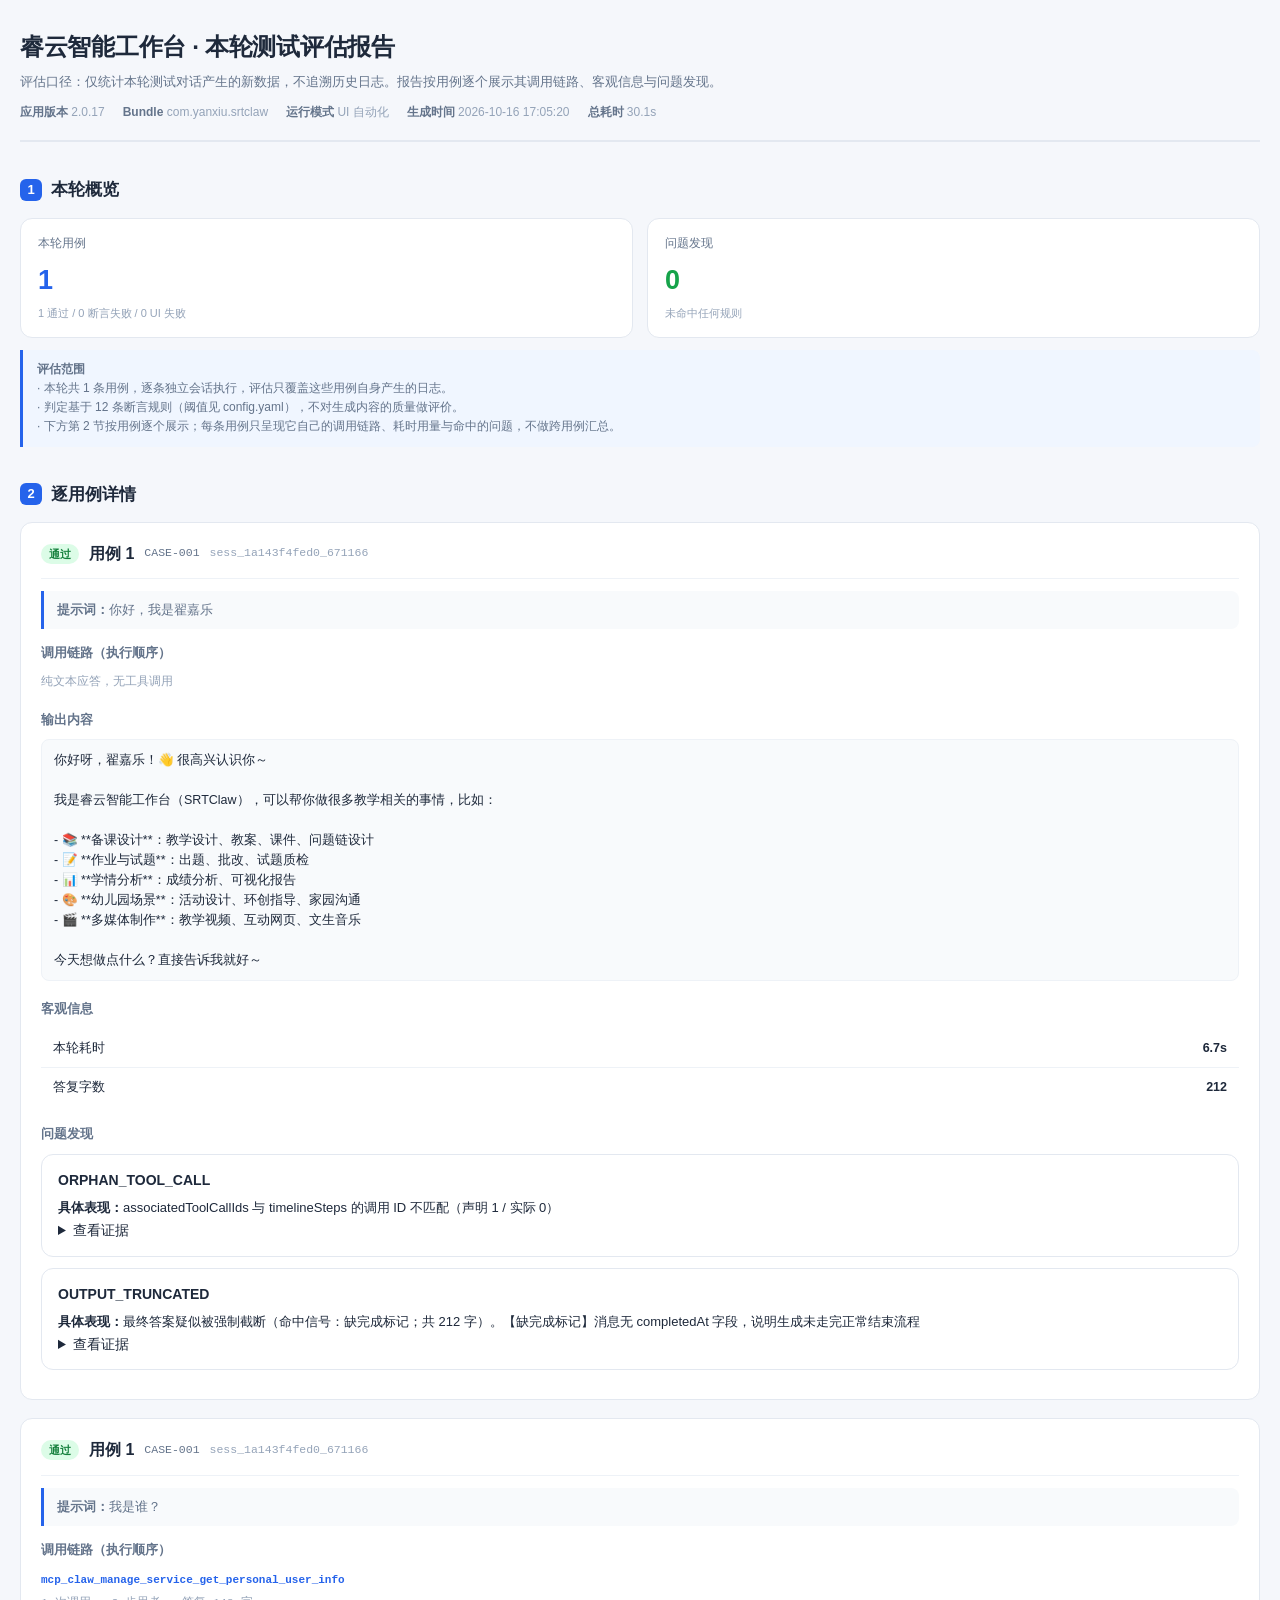
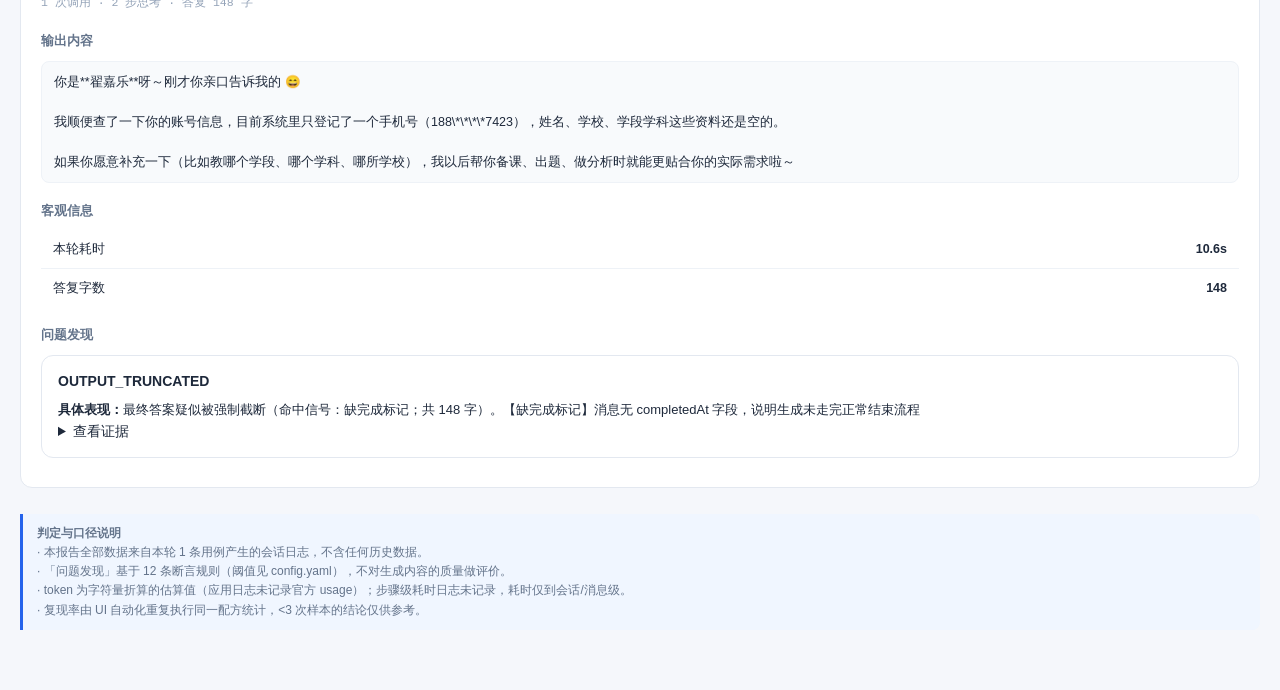
==== commit dc81fd98: "fix(报告): 多轮按时间线展示每一轮的调用链路与输出内容 归档报告只显示最后一轮，是两个缺陷叠在一起：  1. 报告渲染失败时，归档仍按约定路径去读 report/ruiyun_report.ht" ====
--- a/report/ruiyun_report.html
+++ b/report/ruiyun_report.html
@@ -94,6 +94,11 @@
   .case-prompt{font-size:12.5px;color:var(--tx2);background:#f8fafc;border-left:3px solid var(--accent);
     padding:9px 13px;border-radius:0 8px 8px 0;margin-top:12px;word-break:break-word}
    
+  .out{font-size:12.5px;color:var(--tx);background:#f8fafc;border:1px solid var(--line2);
+    border-radius:8px;padding:10px 12px;white-space:pre-wrap;word-break:break-word;
+    max-height:320px;overflow:auto;margin-top:4px}
+  .out-empty{font-size:12.5px;color:var(--tx3)}
+   
   .turn-block{background:#fcfcfd;border:1px solid var(--line2);border-left:3px solid var(--line);
     border-radius:0 9px 9px 0;padding:11px 14px;margin-bottom:9px}
   .turn-block.turn-bad{border-left-color:var(--p0);background:#fff7f7}
@@ -114,8 +119,8 @@
     <span><b>应用版本</b> 2.0.17</span>
     <span><b>Bundle</b> com.yanxiu.srtclaw</span>
     <span><b>运行模式</b> UI 自动化</span>
-    <span><b>生成时间</b> 2026-10-16 16:42:38</span>
-    <span><b>总耗时</b> 29.7s</span>
+    <span><b>生成时间</b> 2026-10-16 17:05:20</span>
+    <span><b>总耗时</b> 30.1s</span>
   </div>
 </header>
 
@@ -144,6 +149,7 @@
 
 
 <h2><span class="no">2</span>逐用例详情</h2>
+
 
 
 
@@ -157,120 +163,118 @@
     </span>
     <b>用例 1</b>
     <span class="mono">CASE-001</span>
-    <span class="mono" style="color:var(--tx3)">sess_1a143e039f1_aaad82</span>
+    <span class="mono" style="color:var(--tx3)">sess_1a143f4fed0_671166</span>
   </div>
 
   <div class="case-prompt"><b>提示词：</b>你好，我是翟嘉乐</div>
   
   
-
-  
+  
+
+  
+
   <h3>调用链路（执行顺序）</h3>
   
+    <div class="mono" style="color:var(--tx3)">纯文本应答，无工具调用</div>
+  
+
+  <h3>输出内容</h3>
+  <div class="out">你好呀，翟嘉乐！👋 很高兴认识你～
+
+我是睿云智能工作台（SRTClaw），可以帮你做很多教学相关的事情，比如：
+
+- 📚 **备课设计**：教学设计、教案、课件、问题链设计
+- 📝 **作业与试题**：出题、批改、试题质检
+- 📊 **学情分析**：成绩分析、可视化报告
+- 🎨 **幼儿园场景**：活动设计、环创指导、家园沟通
+- 🎬 **多媒体制作**：教学视频、互动网页、文生音乐
+
+今天想做点什么？直接告诉我就好～</div>
+  
+
+  <h3>客观信息</h3>
+  <table class="kv">
+    <tr><td>本轮耗时</td><td style="text-align:right"><b>6.7s</b></td></tr>
+    <tr><td>答复字数</td><td style="text-align:right"><b>212</b></td></tr>
+  </table>
+
+  <h3>问题发现</h3>
+  
+    <div class="finding">
+      <div class="f-hd"><b>ORPHAN_TOOL_CALL</b></div>
+      <div class="f-detail"><b>具体表现：</b>associatedToolCallIds 与 timelineSteps 的调用 ID 不匹配（声明 1 / 实际 0）</div>
+      <details class="evi-wrap"><summary>查看证据</summary><div class="evi">call_df2186ffc2c641ebbbc88616</div></details>
+    </div>
+  
+    <div class="finding">
+      <div class="f-hd"><b>OUTPUT_TRUNCATED</b></div>
+      <div class="f-detail"><b>具体表现：</b>最终答案疑似被强制截断（命中信号：缺完成标记；共 212 字）。【缺完成标记】消息无 completedAt 字段，说明生成未走完正常结束流程</div>
+      <details class="evi-wrap"><summary>查看证据</summary><div class="evi">兴认识你～
+
+我是睿云智能工作台（SRTClaw），可以帮你做很多教学相关的事情，比如：
+
+- 📚 **备课设计**：教学设计、教案、课件、问题链设计
+- 📝 **作业与试题**：出题、批改、试题质检
+- 📊 **学情分析**：成绩分析、可视化报告
+- 🎨 **幼儿园场景**：活动设计、环创指导、家园沟通
+- 🎬 **多媒体制作**：教学视频、互动网页、文生音乐
+
+今天想做点什么？直接告诉我就好～</div></details>
+    </div>
+  
+</div>
+
+<div class="case-block">
+  <div class="case-hd">
+    <span class="badge b-pass">
+      通过
+    </span>
+    <b>用例 1</b>
+    <span class="mono">CASE-001</span>
+    <span class="mono" style="color:var(--tx3)">sess_1a143f4fed0_671166</span>
+  </div>
+
+  <div class="case-prompt"><b>提示词：</b>我是谁？</div>
+  
+  
+  
+
+  
+
+  <h3>调用链路（执行顺序）</h3>
+  
     <div class="chain"><span class="ct">mcp_claw_manage_service_get_personal_user_info</span></div>
-    <div class="mono" style="color:var(--tx3);margin-top:4px">1 次调用 · 2 步思考 · 答复 140 字</div>
-  
-
-  
+    <div class="mono" style="color:var(--tx3);margin-top:4px">1 次调用 · 2 步思考 · 答复 148 字</div>
+  
+
+  <h3>输出内容</h3>
+  <div class="out">你是**翟嘉乐**呀～刚才你亲口告诉我的 😄
+
+我顺便查了一下你的账号信息，目前系统里只登记了一个手机号（188\*\*\*\*7423），姓名、学校、学段学科这些资料还是空的。
+
+如果你愿意补充一下（比如教哪个学段、哪个学科、哪所学校），我以后帮你备课、出题、做分析时就能更贴合你的实际需求啦～</div>
+  
+
   <h3>客观信息</h3>
-  <div class="tbl-wrap">
-  <table>
-    <tr><td>平台实测耗时</td><td style="text-align:right"><b>29.7s</b></td></tr>
-    <tr><td>首响延迟（提问 → 模型响应）</td><td style="text-align:right"><b>—</b></td></tr>
-    <tr><td>生成时长</td><td style="text-align:right"><b>—</b></td></tr>
-    <tr><td>会话时长</td><td style="text-align:right"><b>—</b></td></tr>
-    <tr><td>对话轮次 / 工具调用 / 思考步</td><td style="text-align:right"><b>0 / 0 / 0</b></td></tr>
-    <tr><td>调用成功 / 失败 / 截断</td><td style="text-align:right"><b>0 / 0 / 0</b></td></tr>
-    <tr><td>调用链路一致性</td>
-        <td style="text-align:right"><span class="badge b-pass">
-          一致</span></td></tr>
-    <tr><td>会话收尾</td>
-        <td style="text-align:right"><span class="badge b-fail">
-          —</span></td></tr>
-    <tr><td>token 估算（入 / 出 / 合计）</td><td style="text-align:right"><b>0 / 0 / <span class="v-acc">0</span></b></td></tr>
+  <table class="kv">
+    <tr><td>本轮耗时</td><td style="text-align:right"><b>10.6s</b></td></tr>
+    <tr><td>答复字数</td><td style="text-align:right"><b>148</b></td></tr>
   </table>
-  </div>
-
-  
+
   <h3>问题发现</h3>
   
-    <div class="none-banner" style="padding:22px 18px">
-      <div class="big" style="font-size:17px">✓ 该用例未发现问题</div>
-      <div class="sm">已按全部断言规则检查该用例的调用链路，未命中任何规则。</div>
+    <div class="finding">
+      <div class="f-hd"><b>OUTPUT_TRUNCATED</b></div>
+      <div class="f-detail"><b>具体表现：</b>最终答案疑似被强制截断（命中信号：缺完成标记；共 148 字）。【缺完成标记】消息无 completedAt 字段，说明生成未走完正常结束流程</div>
+      <details class="evi-wrap"><summary>查看证据</summary><div class="evi">你是**翟嘉乐**呀～刚才你亲口告诉我的 😄
+
+我顺便查了一下你的账号信息，目前系统里只登记了一个手机号（188\*\*\*\*7423），姓名、学校、学段学科这些资料还是空的。
+
+如果你愿意补充一下（比如教哪个学段、哪个学科、哪所学校），我以后帮你备课、出题、做分析时就能更贴合你的实际需求啦～</div></details>
     </div>
   
-
-  
-  
-  
-  <h3>逐轮明细（共 2 轮）</h3>
-  
-  
-  
-  <div class="turn-block">
-    <div class="turn-hd">
-      <b>第 1 轮</b>
-      
-      
-      <span class="mono" style="color:var(--tx3)">9.1s · 答复 218 字 · 工具 0 · 思考 0</span>
-    </div>
-    <div class="turn-prompt"><b>提问：</b>你好，我是翟嘉乐</div>
-    
-    
-    
-      
-      <div class="finding" style="margin-top:8px">
-        <div class="f-hd"><b>ORPHAN_TOOL_CALL</b></div>
-        <div class="f-detail"><b>具体表现：</b>associatedToolCallIds 与 timelineSteps 的调用 ID 不匹配（声明 1 / 实际 0）</div>
-        <div class="evi">call_96c85af5aaeb4c5c849097ca</div>
-      </div>
-      
-      <div class="finding" style="margin-top:8px">
-        <div class="f-hd"><b>OUTPUT_TRUNCATED</b></div>
-        <div class="f-detail"><b>具体表现：</b>最终答案疑似被强制截断（命中信号：缺完成标记；共 218 字）。【缺完成标记】消息无 completedAt 字段，说明生成未走完正常结束流程</div>
-        <div class="evi">
-我是睿云智能工作台（SRTClaw），可以帮你做很多教学相关的事情，比如：
-
-- 📚 **备课设计**：教学设计、教案、问题链、任务链设计
-- 📝 **作业出题**：课后作业、练习题、试题质检
-- 🎨 **课件制作**：交互式课件、教学视频、微课
-- 📊 **学情分析**：成绩分析、班级管理、评语生成
-- 🏫 **幼儿园专题**：活动设计、环创指导、家园沟通
-
-今天想做点什么？直接告诉我就好 😊</div>
-      </div>
-      
-    
-  </div>
-  
-  
-  <div class="turn-block">
-    <div class="turn-hd">
-      <b>第 2 轮</b>
-      
-      
-      <span class="mono" style="color:var(--tx3)">8s · 答复 140 字 · 工具 1 · 思考 2</span>
-    </div>
-    <div class="turn-prompt"><b>提问：</b>我是谁？</div>
-    
-    
-    
-      
-      <div class="finding" style="margin-top:8px">
-        <div class="f-hd"><b>OUTPUT_TRUNCATED</b></div>
-        <div class="f-detail"><b>具体表现：</b>最终答案疑似被强制截断（命中信号：缺完成标记；共 140 字）。【缺完成标记】消息无 completedAt 字段，说明生成未走完正常结束流程</div>
-        <div class="evi">你是**翟嘉乐**呀～刚才你自己告诉我的 😄
-
-我顺便看了一下你的账号信息，目前系统里只登记了你的手机号（188****7423），姓名、学校、学段学科这些资料还没有完善哦。
-
-如果你愿意告诉我你教的**学段和学科**，我以后帮你备课、出题、做课件时就能更贴合你的实际需求啦～ 📚</div>
-      </div>
-      
-    
-  </div>
-  
-  
-</div>
+</div>
+
 
 
 
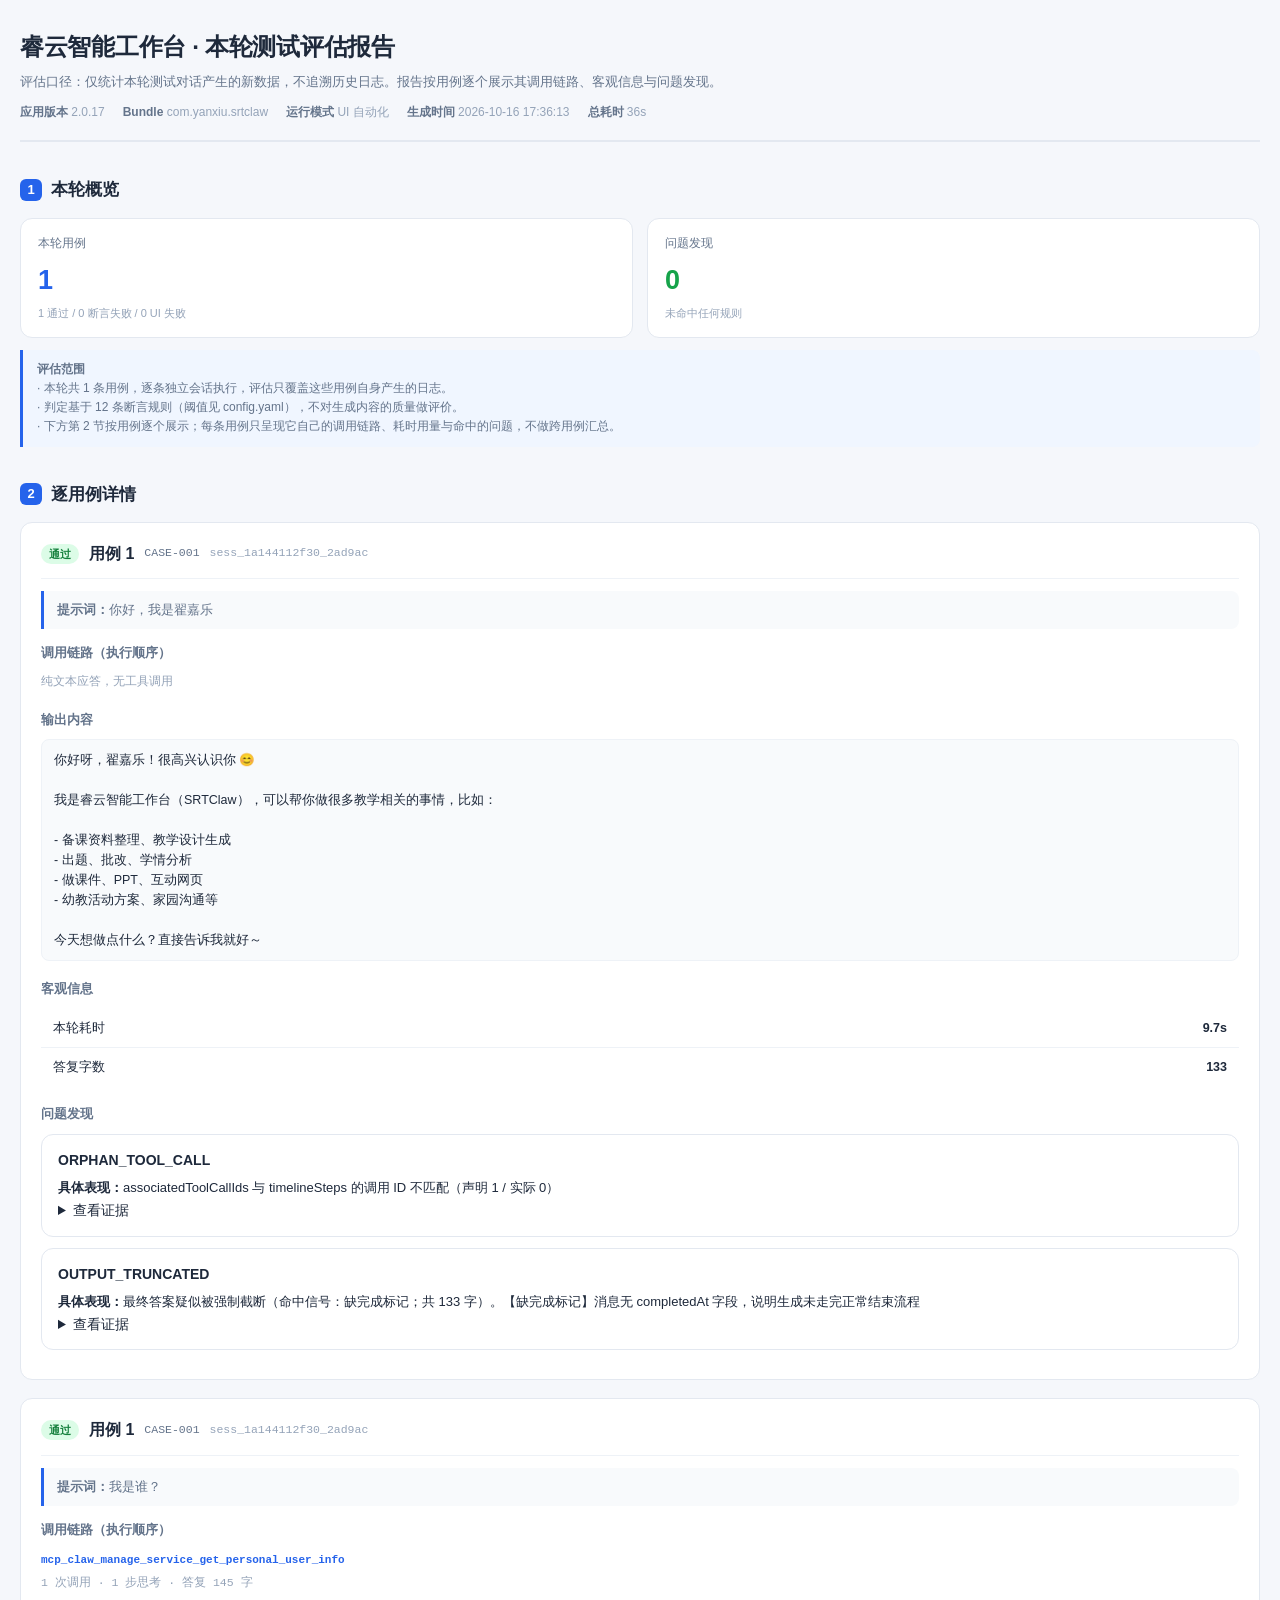
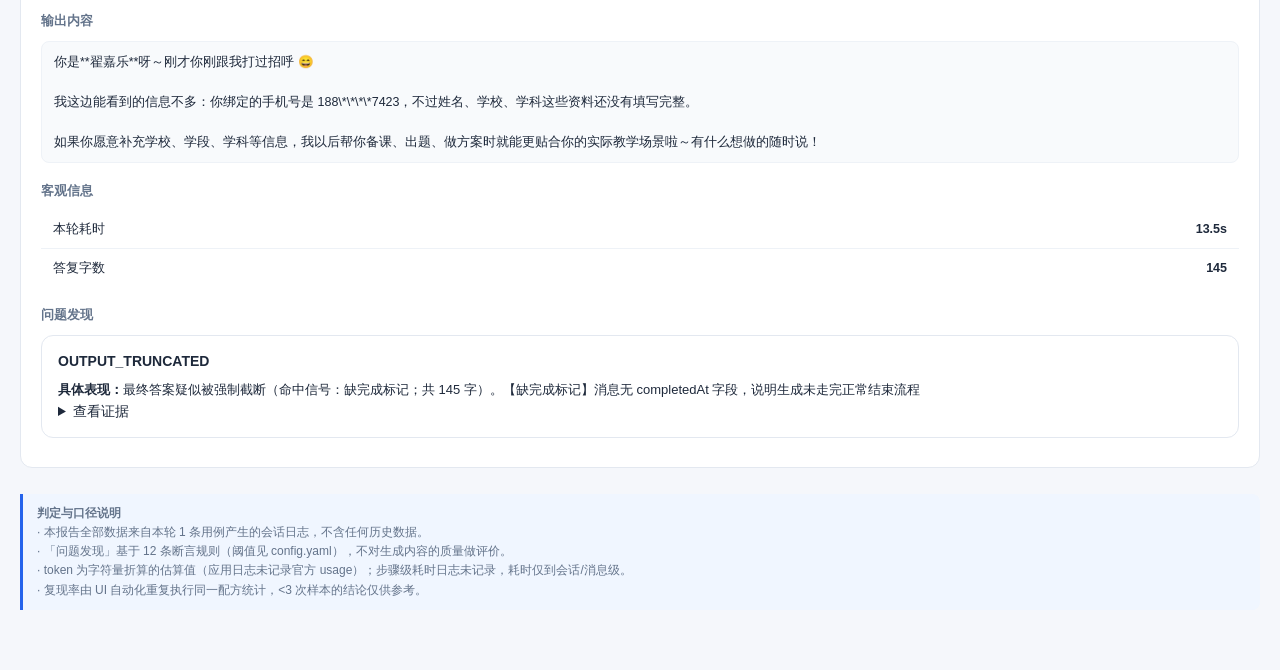
==== commit 7b6489b9: "Refactor report HTML: Update output content, timings, and error findings; remove unused styles" ====
--- a/report/ruiyun_report.html
+++ b/report/ruiyun_report.html
@@ -99,12 +99,6 @@
     max-height:320px;overflow:auto;margin-top:4px}
   .out-empty{font-size:12.5px;color:var(--tx3)}
    
-  .turn-block{background:#fcfcfd;border:1px solid var(--line2);border-left:3px solid var(--line);
-    border-radius:0 9px 9px 0;padding:11px 14px;margin-bottom:9px}
-  .turn-block.turn-bad{border-left-color:var(--p0);background:#fff7f7}
-  .turn-hd{display:flex;gap:9px;align-items:center;flex-wrap:wrap}
-  .turn-hd b{font-size:13px}
-  .turn-prompt{font-size:12.5px;color:var(--tx2);margin-top:7px;word-break:break-word}
   .turn-err{margin-top:7px;font-size:12px;color:var(--p0)}
   .turn-err .mono{word-break:break-all}
 </style>
@@ -119,8 +113,8 @@
     <span><b>应用版本</b> 2.0.17</span>
     <span><b>Bundle</b> com.yanxiu.srtclaw</span>
     <span><b>运行模式</b> UI 自动化</span>
-    <span><b>生成时间</b> 2026-10-16 17:05:20</span>
-    <span><b>总耗时</b> 30.1s</span>
+    <span><b>生成时间</b> 2026-10-16 17:36:13</span>
+    <span><b>总耗时</b> 36s</span>
   </div>
 </header>
 
@@ -163,7 +157,7 @@
     </span>
     <b>用例 1</b>
     <span class="mono">CASE-001</span>
-    <span class="mono" style="color:var(--tx3)">sess_1a143f4fed0_671166</span>
+    <span class="mono" style="color:var(--tx3)">sess_1a144112f30_2ad9ac</span>
   </div>
 
   <div class="case-prompt"><b>提示词：</b>你好，我是翟嘉乐</div>
@@ -179,23 +173,22 @@
   
 
   <h3>输出内容</h3>
-  <div class="out">你好呀，翟嘉乐！👋 很高兴认识你～
+  <div class="out">你好呀，翟嘉乐！很高兴认识你 😊
 
 我是睿云智能工作台（SRTClaw），可以帮你做很多教学相关的事情，比如：
 
-- 📚 **备课设计**：教学设计、教案、课件、问题链设计
-- 📝 **作业与试题**：出题、批改、试题质检
-- 📊 **学情分析**：成绩分析、可视化报告
-- 🎨 **幼儿园场景**：活动设计、环创指导、家园沟通
-- 🎬 **多媒体制作**：教学视频、互动网页、文生音乐
+- 备课资料整理、教学设计生成
+- 出题、批改、学情分析
+- 做课件、PPT、互动网页
+- 幼教活动方案、家园沟通等
 
 今天想做点什么？直接告诉我就好～</div>
   
 
   <h3>客观信息</h3>
   <table class="kv">
-    <tr><td>本轮耗时</td><td style="text-align:right"><b>6.7s</b></td></tr>
-    <tr><td>答复字数</td><td style="text-align:right"><b>212</b></td></tr>
+    <tr><td>本轮耗时</td><td style="text-align:right"><b>9.7s</b></td></tr>
+    <tr><td>答复字数</td><td style="text-align:right"><b>133</b></td></tr>
   </table>
 
   <h3>问题发现</h3>
@@ -203,21 +196,20 @@
     <div class="finding">
       <div class="f-hd"><b>ORPHAN_TOOL_CALL</b></div>
       <div class="f-detail"><b>具体表现：</b>associatedToolCallIds 与 timelineSteps 的调用 ID 不匹配（声明 1 / 实际 0）</div>
-      <details class="evi-wrap"><summary>查看证据</summary><div class="evi">call_df2186ffc2c641ebbbc88616</div></details>
+      <details class="evi-wrap"><summary>查看证据</summary><div class="evi">call_11b025bd3e074468a43852cd</div></details>
     </div>
   
     <div class="finding">
       <div class="f-hd"><b>OUTPUT_TRUNCATED</b></div>
-      <div class="f-detail"><b>具体表现：</b>最终答案疑似被强制截断（命中信号：缺完成标记；共 212 字）。【缺完成标记】消息无 completedAt 字段，说明生成未走完正常结束流程</div>
-      <details class="evi-wrap"><summary>查看证据</summary><div class="evi">兴认识你～
+      <div class="f-detail"><b>具体表现：</b>最终答案疑似被强制截断（命中信号：缺完成标记；共 133 字）。【缺完成标记】消息无 completedAt 字段，说明生成未走完正常结束流程</div>
+      <details class="evi-wrap"><summary>查看证据</summary><div class="evi">你好呀，翟嘉乐！很高兴认识你 😊
 
 我是睿云智能工作台（SRTClaw），可以帮你做很多教学相关的事情，比如：
 
-- 📚 **备课设计**：教学设计、教案、课件、问题链设计
-- 📝 **作业与试题**：出题、批改、试题质检
-- 📊 **学情分析**：成绩分析、可视化报告
-- 🎨 **幼儿园场景**：活动设计、环创指导、家园沟通
-- 🎬 **多媒体制作**：教学视频、互动网页、文生音乐
+- 备课资料整理、教学设计生成
+- 出题、批改、学情分析
+- 做课件、PPT、互动网页
+- 幼教活动方案、家园沟通等
 
 今天想做点什么？直接告诉我就好～</div></details>
     </div>
@@ -231,7 +223,7 @@
     </span>
     <b>用例 1</b>
     <span class="mono">CASE-001</span>
-    <span class="mono" style="color:var(--tx3)">sess_1a143f4fed0_671166</span>
+    <span class="mono" style="color:var(--tx3)">sess_1a144112f30_2ad9ac</span>
   </div>
 
   <div class="case-prompt"><b>提示词：</b>我是谁？</div>
@@ -244,33 +236,33 @@
   <h3>调用链路（执行顺序）</h3>
   
     <div class="chain"><span class="ct">mcp_claw_manage_service_get_personal_user_info</span></div>
-    <div class="mono" style="color:var(--tx3);margin-top:4px">1 次调用 · 2 步思考 · 答复 148 字</div>
+    <div class="mono" style="color:var(--tx3);margin-top:4px">1 次调用 · 1 步思考 · 答复 145 字</div>
   
 
   <h3>输出内容</h3>
-  <div class="out">你是**翟嘉乐**呀～刚才你亲口告诉我的 😄
-
-我顺便查了一下你的账号信息，目前系统里只登记了一个手机号（188\*\*\*\*7423），姓名、学校、学段学科这些资料还是空的。
-
-如果你愿意补充一下（比如教哪个学段、哪个学科、哪所学校），我以后帮你备课、出题、做分析时就能更贴合你的实际需求啦～</div>
+  <div class="out">你是**翟嘉乐**呀～刚才你刚跟我打过招呼 😄
+
+我这边能看到的信息不多：你绑定的手机号是 188\*\*\*\*7423，不过姓名、学校、学科这些资料还没有填写完整。
+
+如果你愿意补充学校、学段、学科等信息，我以后帮你备课、出题、做方案时就能更贴合你的实际教学场景啦～有什么想做的随时说！</div>
   
 
   <h3>客观信息</h3>
   <table class="kv">
-    <tr><td>本轮耗时</td><td style="text-align:right"><b>10.6s</b></td></tr>
-    <tr><td>答复字数</td><td style="text-align:right"><b>148</b></td></tr>
+    <tr><td>本轮耗时</td><td style="text-align:right"><b>13.5s</b></td></tr>
+    <tr><td>答复字数</td><td style="text-align:right"><b>145</b></td></tr>
   </table>
 
   <h3>问题发现</h3>
   
     <div class="finding">
       <div class="f-hd"><b>OUTPUT_TRUNCATED</b></div>
-      <div class="f-detail"><b>具体表现：</b>最终答案疑似被强制截断（命中信号：缺完成标记；共 148 字）。【缺完成标记】消息无 completedAt 字段，说明生成未走完正常结束流程</div>
-      <details class="evi-wrap"><summary>查看证据</summary><div class="evi">你是**翟嘉乐**呀～刚才你亲口告诉我的 😄
-
-我顺便查了一下你的账号信息，目前系统里只登记了一个手机号（188\*\*\*\*7423），姓名、学校、学段学科这些资料还是空的。
-
-如果你愿意补充一下（比如教哪个学段、哪个学科、哪所学校），我以后帮你备课、出题、做分析时就能更贴合你的实际需求啦～</div></details>
+      <div class="f-detail"><b>具体表现：</b>最终答案疑似被强制截断（命中信号：缺完成标记；共 145 字）。【缺完成标记】消息无 completedAt 字段，说明生成未走完正常结束流程</div>
+      <details class="evi-wrap"><summary>查看证据</summary><div class="evi">你是**翟嘉乐**呀～刚才你刚跟我打过招呼 😄
+
+我这边能看到的信息不多：你绑定的手机号是 188\*\*\*\*7423，不过姓名、学校、学科这些资料还没有填写完整。
+
+如果你愿意补充学校、学段、学科等信息，我以后帮你备课、出题、做方案时就能更贴合你的实际教学场景啦～有什么想做的随时说！</div></details>
     </div>
   
 </div>
